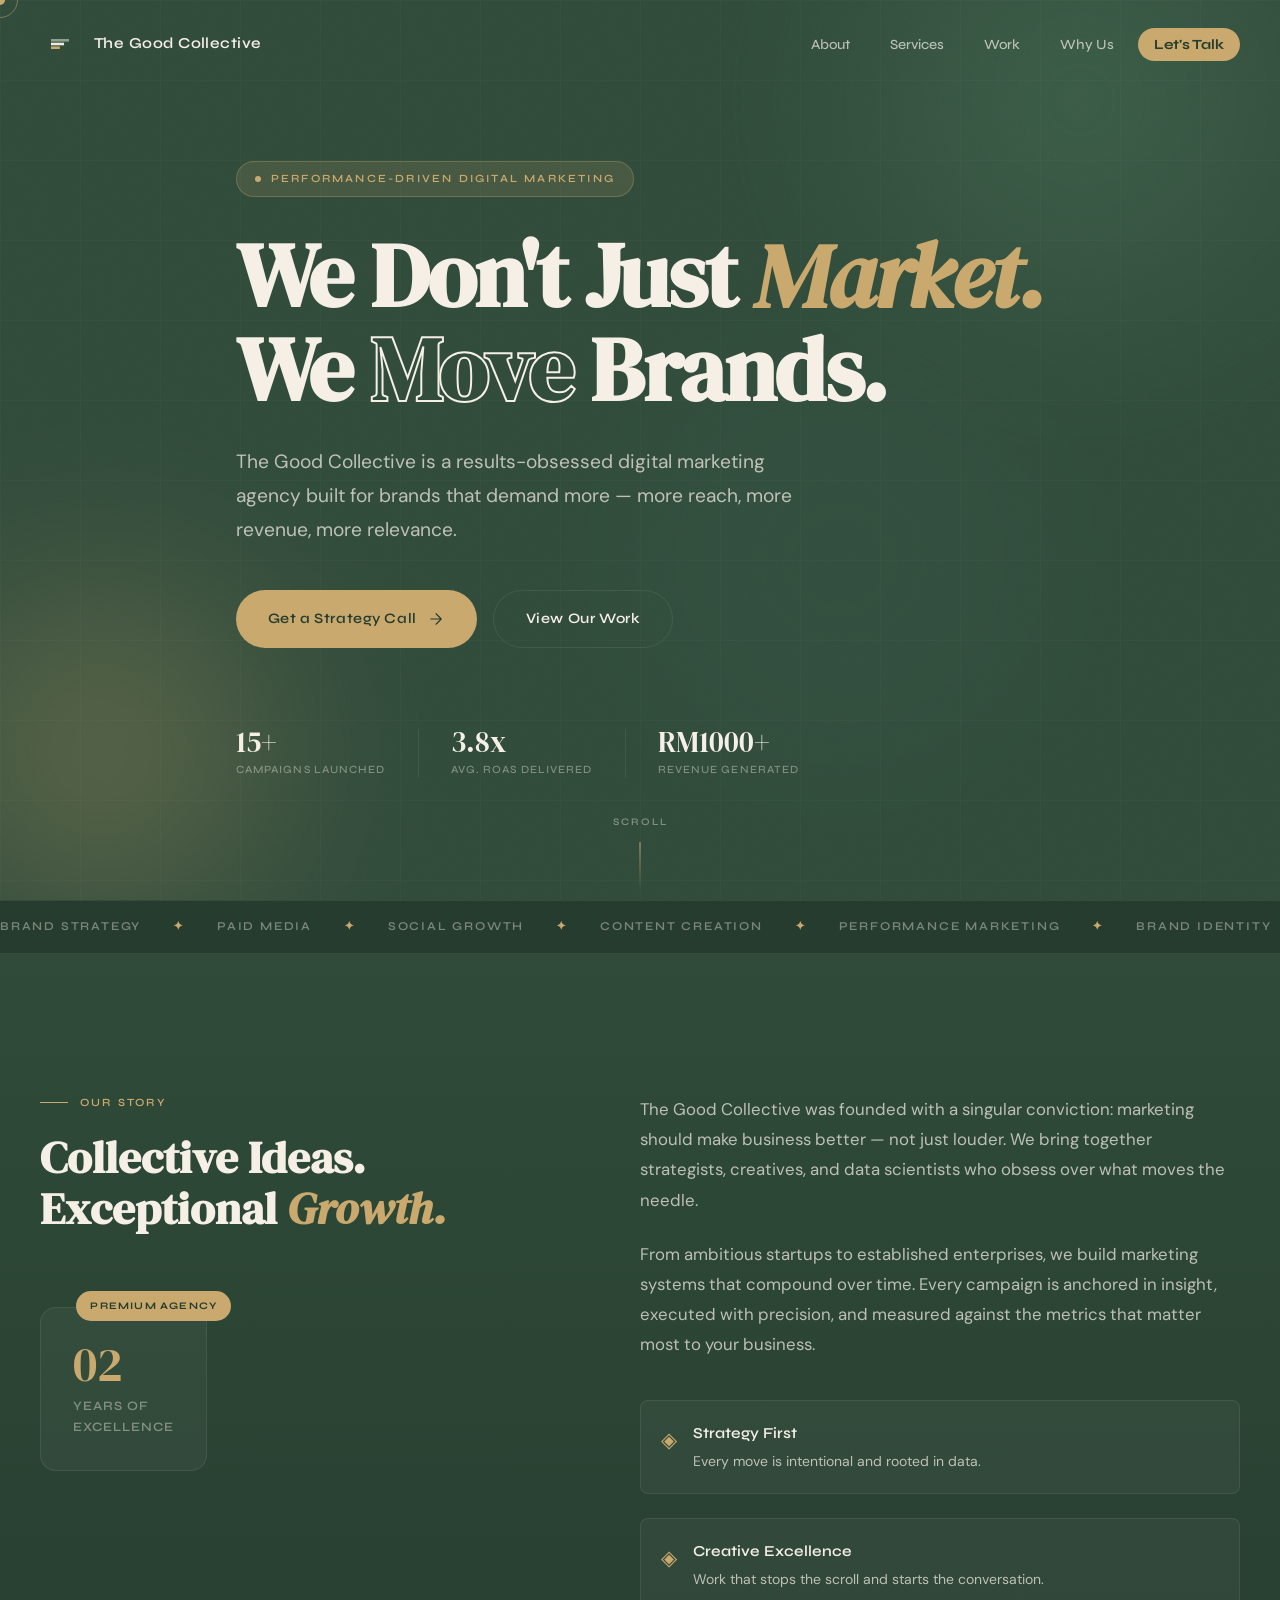
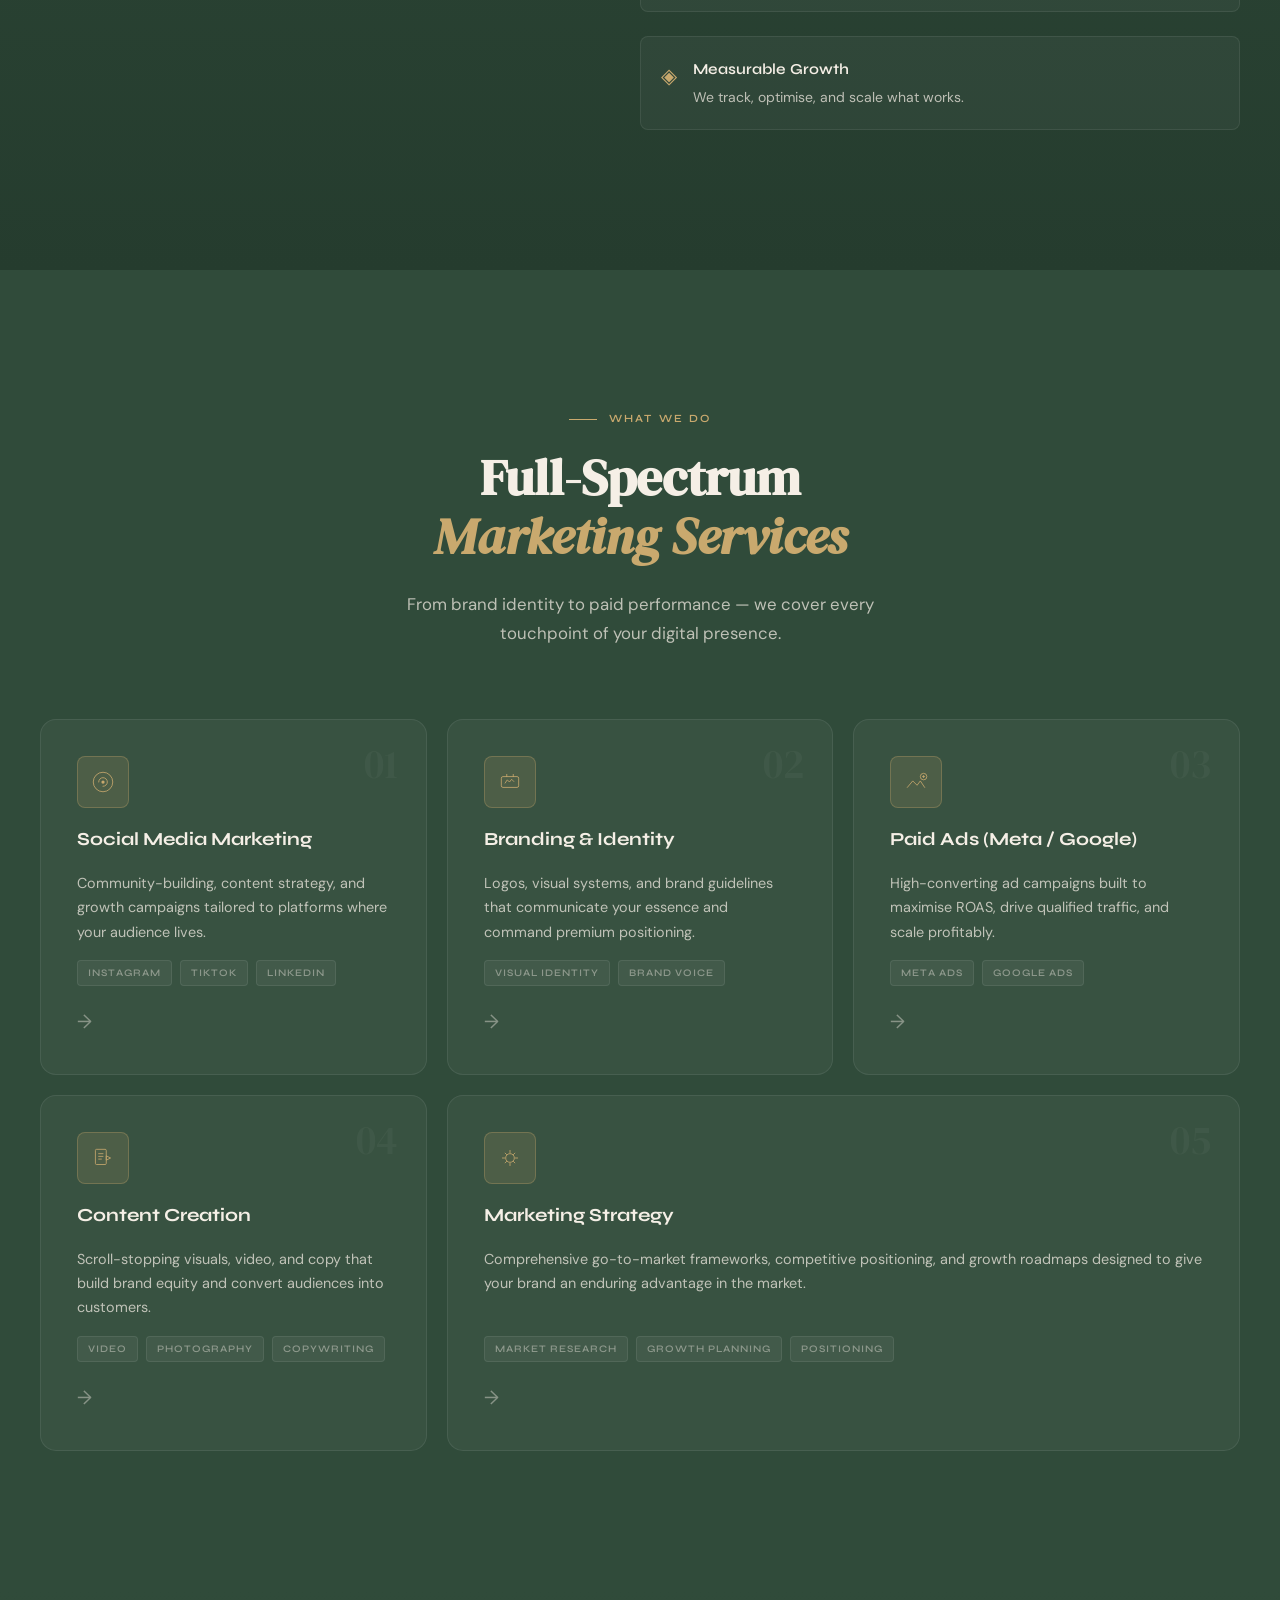
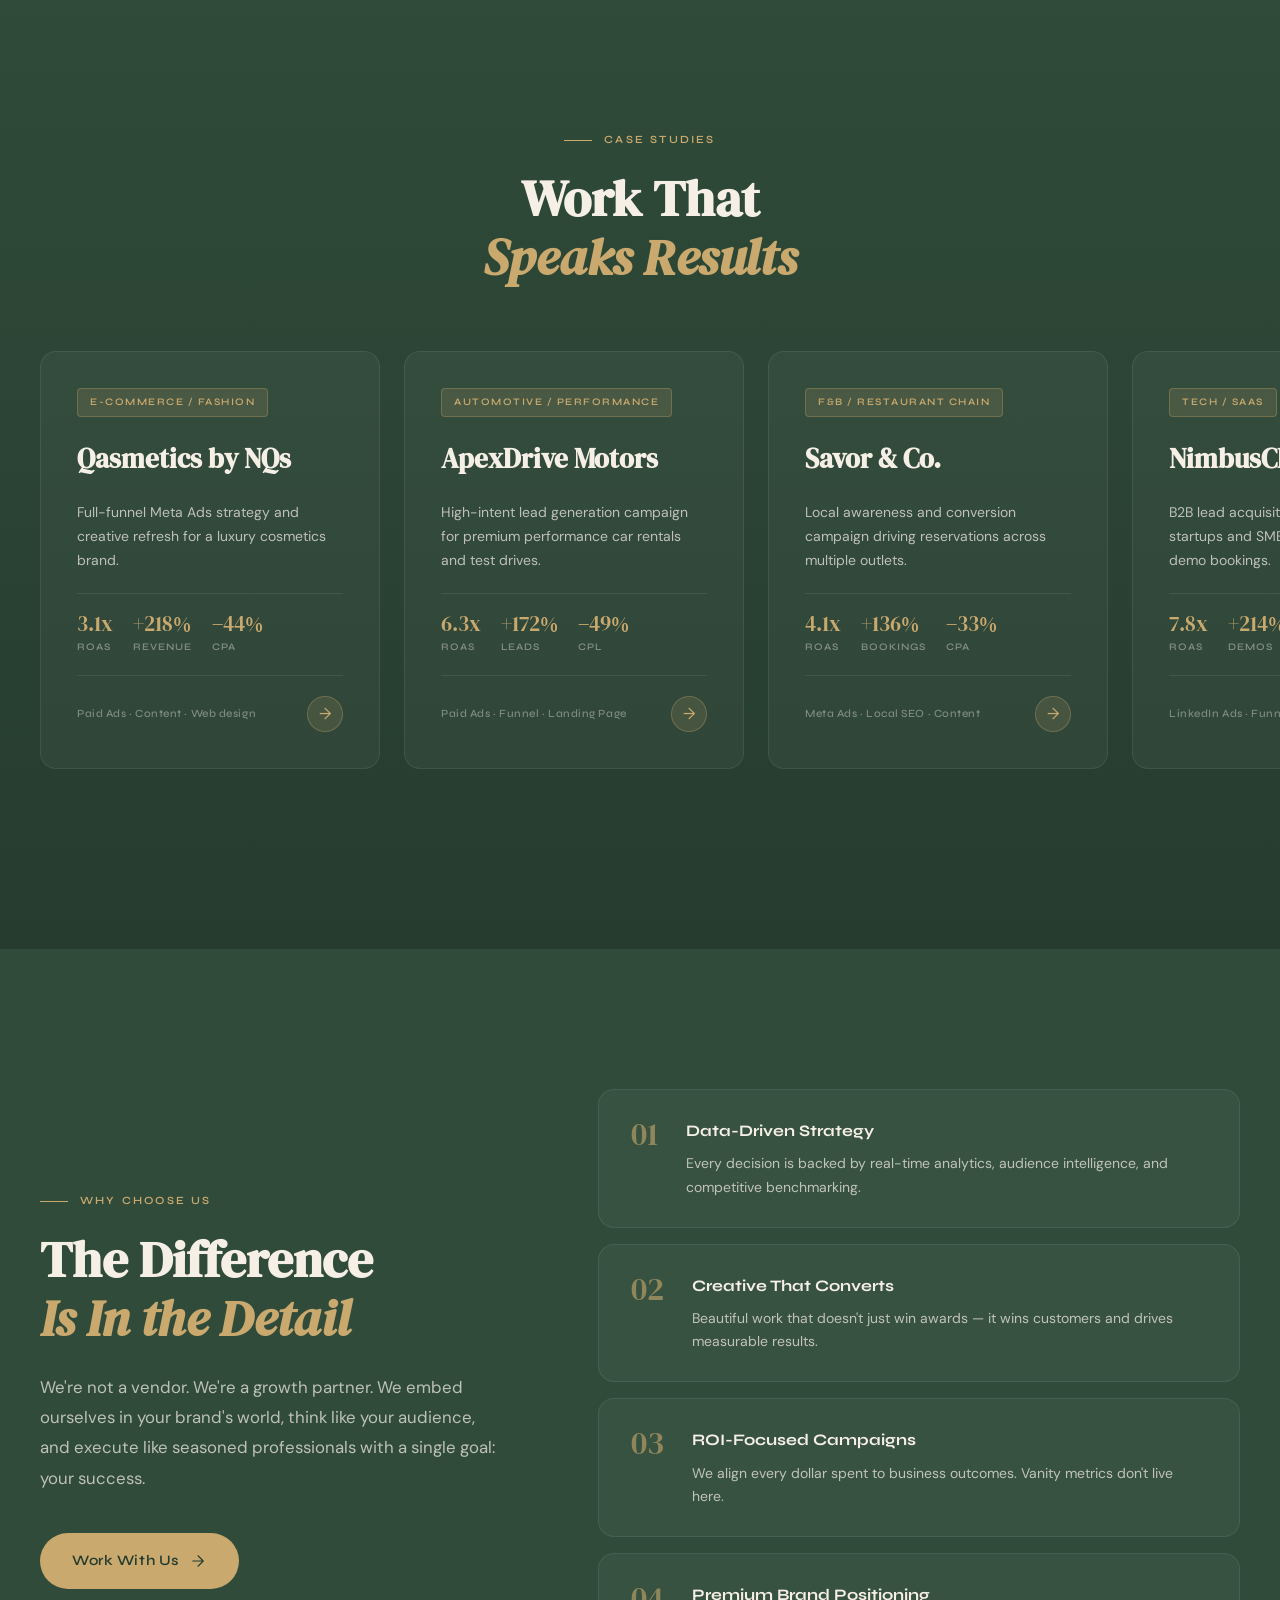
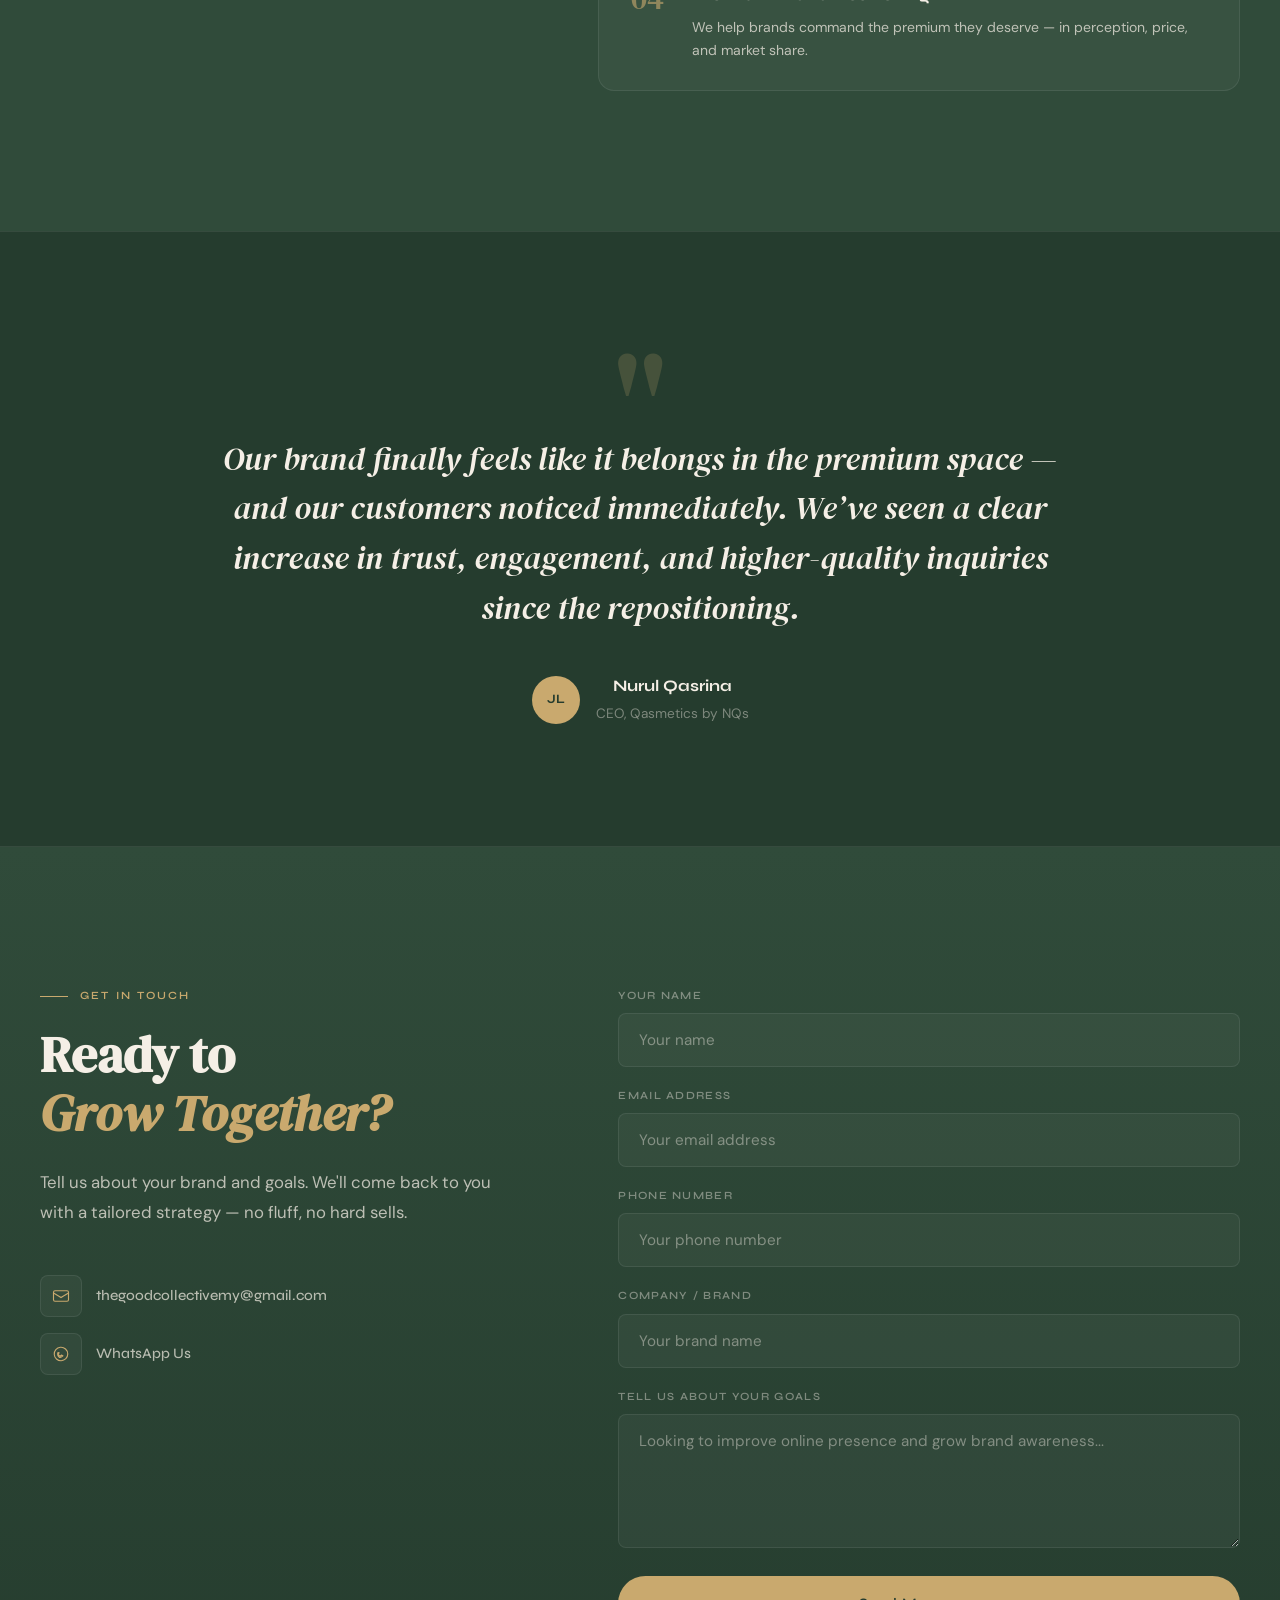
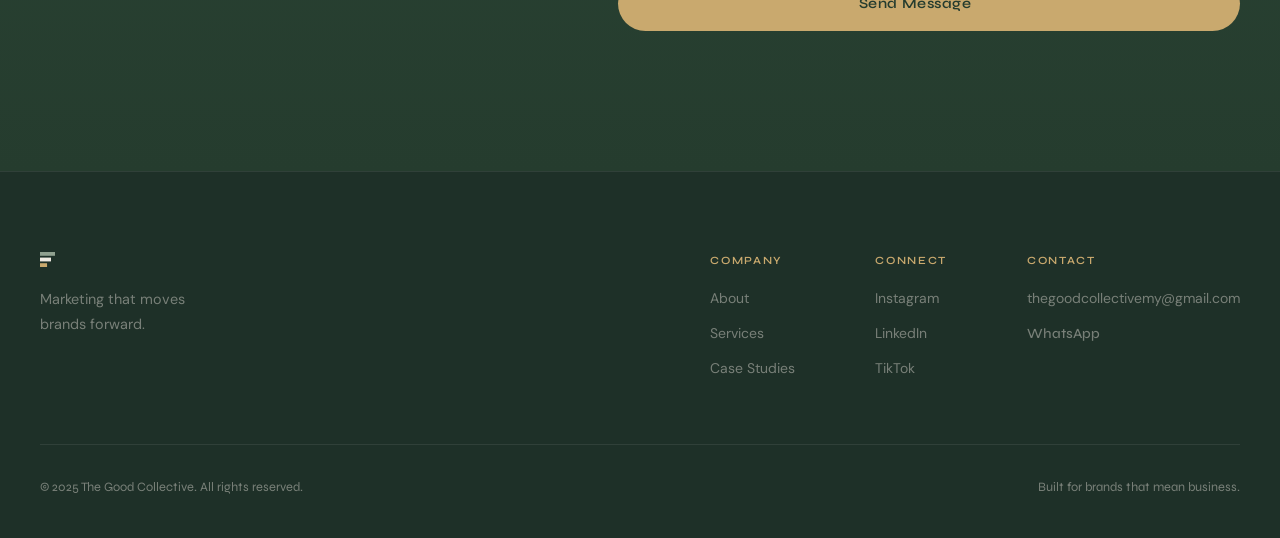
==== index.html @ b7844a40 "Initial commit" ====
<!DOCTYPE html>
<html lang="en">
<head>
  <meta charset="UTF-8" />
  <meta name="viewport" content="width=device-width, initial-scale=1.0" />
  <title>The Good Collective — Digital Marketing Agency</title>
  <link rel="stylesheet" href="style.css" />
  <link rel="preconnect" href="https://fonts.googleapis.com" />
  <link rel="preconnect" href="https://fonts.gstatic.com" crossorigin />
  <link href="https://fonts.googleapis.com/css2?family=DM+Serif+Display:ital@0;1&family=Syne:wght@400;500;600;700;800&family=DM+Sans:ital,opsz,wght@0,9..40,300;0,9..40,400;0,9..40,500;1,9..40,300&display=swap" rel="stylesheet" />
  <link rel="icon" type="image/png" href="image/TGC_LOGO_FAVICON.png">
</head>
<body>

  <!-- Custom Cursor -->
  <div class="cursor" id="cursor"></div>
  <div class="cursor-follower" id="cursorFollower"></div>

  <!-- ============ NAVBAR ============ -->
  <nav class="navbar" id="navbar">
    <div class="nav-inner">
      <a href="#" class="nav-logo">
        <img src="image/TGC_LOGO_PNG.png" class="logo-mark">
        <span class="logo-text">The Good Collective</span>
      </a>
      <ul class="nav-links" id="navLinks">
        <li><a href="#about">About</a></li>
        <li><a href="#services">Services</a></li>
        <li><a href="#work">Work</a></li>
        <li><a href="#why-us">Why Us</a></li>
        <li><a href="#contact" class="nav-cta">Let's Talk</a></li>
      </ul>
      <button class="hamburger" id="hamburger" aria-label="Toggle menu">
        <span></span><span></span><span></span>
      </button>
    </div>
  </nav>

  <!-- MAIN START -->
  <main id="main-content">

  <!-- ============ HERO ============ -->
  <section class="hero" id="hero">
    <div class="hero-bg">
      <div class="blob blob-1"></div>
      <div class="blob blob-2"></div>
      <div class="blob blob-3"></div>
      <div class="noise-overlay"></div>
      <div class="grid-overlay"></div>
    </div>
    <div class="hero-content">
      <div class="hero-eyebrow reveal-up">
        <span class="dot"></span>
        Performance-Driven Digital Marketing
      </div>
      <h1 class="hero-headline reveal-up delay-1">
        We Don't Just
        <span class="headline-italic">Market.</span><br />
        We <span class="headline-outline">Move</span> Brands.
      </h1>
      <p class="hero-sub reveal-up delay-2">
        The Good Collective is a results-obsessed digital marketing agency built for brands that demand more — more reach, more revenue, more relevance.
      </p>
      <div class="hero-ctas reveal-up delay-3">
        <a href="#contact" class="btn btn-primary">
          <span>Get a Strategy Call</span>
          <svg viewBox="0 0 24 24" fill="none"><path d="M5 12h14M12 5l7 7-7 7" stroke="currentColor" stroke-width="1.5" stroke-linecap="round" stroke-linejoin="round"/></svg>
        </a>
        <a href="#work" class="btn btn-ghost">
          <span>View Our Work</span>
        </a>
      </div>
      <div class="hero-stats reveal-up delay-4">
        <div class="stat">
          <span class="stat-num">15+</span>
          <span class="stat-label">Campaigns Launched</span>
        </div>
        <div class="stat-divider"></div>
        <div class="stat">
          <span class="stat-num">3.8x</span>
          <span class="stat-label">Avg. ROAS Delivered</span>
        </div>
        <div class="stat-divider"></div>
        <div class="stat">
          <span class="stat-num">RM1000+</span>
          <span class="stat-label">Revenue Generated</span>
        </div>
      </div>
    </div>
    
    <div class="hero-scroll-hint">
      <span>Scroll</span>
      <div class="scroll-line"></div>
    </div>
  </section>

  <!-- ============ MARQUEE ============ -->
  <div class="marquee-strip">
    <div class="marquee-track">
      <span>Brand Strategy</span><span class="sep">✦</span>
      <span>Paid Media</span><span class="sep">✦</span>
      <span>Social Growth</span><span class="sep">✦</span>
      <span>Content Creation</span><span class="sep">✦</span>
      <span>Performance Marketing</span><span class="sep">✦</span>
      <span>Brand Identity</span><span class="sep">✦</span>
      <span>Brand Strategy</span><span class="sep">✦</span>
      <span>Paid Media</span><span class="sep">✦</span>
      <span>Social Growth</span><span class="sep">✦</span>
      <span>Content Creation</span><span class="sep">✦</span>
      <span>Performance Marketing</span><span class="sep">✦</span>
      <span>Brand Identity</span><span class="sep">✦</span>
    </div>
  </div>

  <!-- ============ ABOUT ============ -->
  <section class="about" id="about">
    <div class="container">
      <div class="about-grid">
        <div class="about-left">
          <div class="section-label reveal-left">Our Story</div>
          <h2 class="section-heading reveal-left delay-1">
            Collective Ideas.<br />Exceptional<em> Growth.</em>
          </h2>
          <div class="about-visual reveal-left delay-2">
            <div class="av-card">
              <span class="av-num">02</span>
              <span class="av-text">Years of<br/>Excellence</span>
            </div>
            <div class="av-badge">Premium Agency</div>
          </div>
        </div>
        <div class="about-right">
          <p class="about-body reveal-right delay-1">
            The Good Collective was founded with a singular conviction: marketing should make business better — not just louder. We bring together strategists, creatives, and data scientists who obsess over what moves the needle.
          </p>
          <p class="about-body reveal-right delay-2">
            From ambitious startups to established enterprises, we build marketing systems that compound over time. Every campaign is anchored in insight, executed with precision, and measured against the metrics that matter most to your business.
          </p>
          <div class="about-pillars reveal-right delay-3">
            <div class="pillar">
              <div class="pillar-icon">◈</div>
              <div>
                <strong>Strategy First</strong>
                <p>Every move is intentional and rooted in data.</p>
              </div>
            </div>
            <div class="pillar">
              <div class="pillar-icon">◈</div>
              <div>
                <strong>Creative Excellence</strong>
                <p>Work that stops the scroll and starts the conversation.</p>
              </div>
            </div>
            <div class="pillar">
              <div class="pillar-icon">◈</div>
              <div>
                <strong>Measurable Growth</strong>
                <p>We track, optimise, and scale what works.</p>
              </div>
            </div>
          </div>
        </div>
      </div>
    </div>
  </section>

  <!-- ============ SERVICES ============ -->
  <section class="services" id="services">
    <div class="container">
      <div class="section-header reveal-up">
        <div class="section-label">What We Do</div>
        <h2 class="section-heading">Full-Spectrum<br /><em>Marketing Services</em></h2>
        <p class="section-sub">From brand identity to paid performance — we cover every touchpoint of your digital presence.</p>
      </div>
      <div class="services-grid">

        <div class="service-card reveal-up delay-1">
          <div class="sc-icon">
            <svg viewBox="0 0 48 48" fill="none"><circle cx="24" cy="24" r="18" stroke="currentColor" stroke-width="1.5"/><path d="M16 24c0-4.4 3.6-8 8-8s8 3.6 8 8-3.6 8-8 8" stroke="currentColor" stroke-width="1.5" stroke-linecap="round"/><circle cx="24" cy="24" r="3" fill="currentColor"/></svg>
          </div>
          <div class="sc-number">01</div>
          <h3>Social Media Marketing</h3>
          <p>Community-building, content strategy, and growth campaigns tailored to platforms where your audience lives.</p>
          <div class="sc-tags"><span>Instagram</span><span>TikTok</span><span>LinkedIn</span></div>
          <div class="sc-arrow">→</div>
        </div>

        <div class="service-card reveal-up delay-2">
          <div class="sc-icon">
            <svg viewBox="0 0 48 48" fill="none"><rect x="8" y="14" width="32" height="20" rx="3" stroke="currentColor" stroke-width="1.5"/><path d="M18 14V10M30 14V10M15 26l4-6 4 4 4-5 4 4" stroke="currentColor" stroke-width="1.5" stroke-linecap="round" stroke-linejoin="round"/></svg>
          </div>
          <div class="sc-number">02</div>
          <h3>Branding &amp; Identity</h3>
          <p>Logos, visual systems, and brand guidelines that communicate your essence and command premium positioning.</p>
          <div class="sc-tags"><span>Visual Identity</span><span>Brand Voice</span></div>
          <div class="sc-arrow">→</div>
        </div>

        <div class="service-card reveal-up delay-3">
          <div class="sc-icon">
            <svg viewBox="0 0 48 48" fill="none"><path d="M8 34l10-12 8 8 6-8 8 12" stroke="currentColor" stroke-width="1.5" stroke-linecap="round" stroke-linejoin="round"/><circle cx="38" cy="14" r="6" stroke="currentColor" stroke-width="1.5"/><path d="M36 14h4M38 12v4" stroke="currentColor" stroke-width="1.5" stroke-linecap="round"/></svg>
          </div>
          <div class="sc-number">03</div>
          <h3>Paid Ads (Meta / Google)</h3>
          <p>High-converting ad campaigns built to maximise ROAS, drive qualified traffic, and scale profitably.</p>
          <div class="sc-tags"><span>Meta Ads</span><span>Google Ads</span></div>
          <div class="sc-arrow">→</div>
        </div>

        <div class="service-card reveal-up delay-1">
          <div class="sc-icon">
            <svg viewBox="0 0 48 48" fill="none"><rect x="10" y="8" width="20" height="28" rx="2" stroke="currentColor" stroke-width="1.5"/><path d="M16 16h8M16 21h8M16 26h5" stroke="currentColor" stroke-width="1.5" stroke-linecap="round"/><path d="M30 20l8 4-8 4V20z" stroke="currentColor" stroke-width="1.5" stroke-linejoin="round"/></svg>
          </div>
          <div class="sc-number">04</div>
          <h3>Content Creation</h3>
          <p>Scroll-stopping visuals, video, and copy that build brand equity and convert audiences into customers.</p>
          <div class="sc-tags"><span>Video</span><span>Photography</span><span>Copywriting</span></div>
          <div class="sc-arrow">→</div>
        </div>

        <div class="service-card reveal-up delay-2 card-wide">
          <div class="sc-icon">
            <svg viewBox="0 0 48 48" fill="none"><path d="M24 10v4M10 24h4M34 24h4M24 34v4" stroke="currentColor" stroke-width="1.5" stroke-linecap="round"/><circle cx="24" cy="24" r="8" stroke="currentColor" stroke-width="1.5"/><path d="M15 15l2.8 2.8M30.2 30.2L33 33M33 15l-2.8 2.8M17.8 30.2L15 33" stroke="currentColor" stroke-width="1.5" stroke-linecap="round"/></svg>
          </div>
          <div class="sc-number">05</div>
          <h3>Marketing Strategy</h3>
          <p>Comprehensive go-to-market frameworks, competitive positioning, and growth roadmaps designed to give your brand an enduring advantage in the market.</p>
          <div class="sc-tags"><span>Market Research</span><span>Growth Planning</span><span>Positioning</span></div>
          <div class="sc-arrow">→</div>
        </div>

      </div>
    </div>
  </section>

  <!-- ============ CASE STUDIES ============ -->
  <section class="work" id="work">
    <div class="container">
      <div class="section-header reveal-up">
        <div class="section-label">Case Studies</div>
        <h2 class="section-heading">Work That<br /><em>Speaks Results</em></h2>
      </div>
    </div>
    <div class="cases-scroll-outer">
      <div class="cases-track" id="casesTrack">

        <div class="case-card reveal-up delay-1">
          <div class="case-tag">E-Commerce / Fashion</div>
          <h3 class="case-brand">Qasmetics by NQs</h3>
          <p class="case-desc">Full-funnel Meta Ads strategy and creative refresh for a luxury cosmetics brand.</p>
          <div class="case-metrics">
            <div class="metric"><span class="m-num">3.1x</span><span class="m-label">ROAS</span></div>
            <div class="metric"><span class="m-num">+218%</span><span class="m-label">Revenue</span></div>
            <div class="metric"><span class="m-num">−44%</span><span class="m-label">CPA</span></div>
          </div>
          <div class="case-bottom">
            <span class="case-service">Paid Ads · Content · Web design </span>
            <a href="https://qasmeticsbynqs.com/" target="_blank" class="case-arrow">→</a>
          </div>
        </div>

        <div class="case-card reveal-up delay-2">
  <div class="case-tag">Automotive / Performance</div>
  <h3 class="case-brand">ApexDrive Motors</h3>
  <p class="case-desc">High-intent lead generation campaign for premium performance car rentals and test drives.</p>
  <div class="case-metrics">
    <div class="metric"><span class="m-num">6.3x</span><span class="m-label">ROAS</span></div>
    <div class="metric"><span class="m-num">+172%</span><span class="m-label">Leads</span></div>
    <div class="metric"><span class="m-num">−49%</span><span class="m-label">CPL</span></div>
  </div>
  <div class="case-bottom">
    <span class="case-service">Paid Ads · Funnel · Landing Page</span>
    <span class="case-arrow">→</span>
  </div>
</div>

<div class="case-card reveal-up delay-3">
  <div class="case-tag">F&B / Restaurant Chain</div>
  <h3 class="case-brand">Savor & Co.</h3>
  <p class="case-desc">Local awareness and conversion campaign driving reservations across multiple outlets.</p>
  <div class="case-metrics">
    <div class="metric"><span class="m-num">4.1x</span><span class="m-label">ROAS</span></div>
    <div class="metric"><span class="m-num">+136%</span><span class="m-label">Bookings</span></div>
    <div class="metric"><span class="m-num">−33%</span><span class="m-label">CPA</span></div>
  </div>
  <div class="case-bottom">
    <span class="case-service">Meta Ads · Local SEO · Content</span>
    <span class="case-arrow">→</span>
  </div>
</div>

<div class="case-card reveal-up delay-4">
  <div class="case-tag">Tech / SaaS</div>
  <h3 class="case-brand">NimbusCRM</h3>
  <p class="case-desc">B2B lead acquisition system targeting startups and SMEs with high-quality demo bookings.</p>
  <div class="case-metrics">
    <div class="metric"><span class="m-num">7.8x</span><span class="m-label">ROAS</span></div>
    <div class="metric"><span class="m-num">+214%</span><span class="m-label">Demos</span></div>
    <div class="metric"><span class="m-num">−57%</span><span class="m-label">CAC</span></div>
  </div>
  <div class="case-bottom">
    <span class="case-service">LinkedIn Ads · Funnels · Email</span>
    <span class="case-arrow">→</span>
  </div>
</div>

<div class="case-card reveal-up delay-5">
  <div class="case-tag">Real Estate / Property</div>
  <h3 class="case-brand">Haven Properties</h3>
  <p class="case-desc">Luxury property lead gen campaign focusing on high-net-worth investor audiences.</p>
  <div class="case-metrics">
    <div class="metric"><span class="m-num">5.2x</span><span class="m-label">ROAS</span></div>
    <div class="metric"><span class="m-num">+198%</span><span class="m-label">Leads</span></div>
    <div class="metric"><span class="m-num">−44%</span><span class="m-label">CPL</span></div>
  </div>
  <div class="case-bottom">
    <span class="case-service">Paid Ads · Landing Pages · CRM</span>
    <span class="case-arrow">→</span>
  </div>
</div>

<div class="case-card reveal-up delay-6">
  <div class="case-tag">Fintech / Payments</div>
  <h3 class="case-brand">StrivePay</h3>
  <p class="case-desc">Scalable acquisition campaign for a digital payment platform targeting SMEs and freelancers.</p>
  <div class="case-metrics">
    <div class="metric"><span class="m-num">8.1x</span><span class="m-label">ROAS</span></div>
    <div class="metric"><span class="m-num">+261%</span><span class="m-label">Sign-ups</span></div>
    <div class="metric"><span class="m-num">−60%</span><span class="m-label">CPA</span></div>
  </div>
  <div class="case-bottom">
    <span class="case-service">Paid Ads · Funnel · CRO</span>
    <span class="case-arrow">→</span>
  </div>
</div>

      </div>
    </div>
  </section>

  <!-- ============ WHY US ============ -->
  <section class="why-us" id="why-us">
    <div class="container">
      <div class="why-grid">
        <div class="why-left reveal-left">
          <div class="section-label">Why Choose Us</div>
          <h2 class="section-heading">The Difference<br /><em>Is In the Detail</em></h2>
          <p class="why-body">
            We're not a vendor. We're a growth partner. We embed ourselves in your brand's world, think like your audience, and execute like seasoned professionals with a single goal: your success.
          </p>
          <a href="#contact" class="btn btn-primary">
            <span>Work With Us</span>
            <svg viewBox="0 0 24 24" fill="none"><path d="M5 12h14M12 5l7 7-7 7" stroke="currentColor" stroke-width="1.5" stroke-linecap="round" stroke-linejoin="round"/></svg>
          </a>
        </div>
        <div class="why-right">
          <div class="why-card reveal-right delay-1">
            <div class="wc-num">01</div>
            <div class="wc-content">
              <h4>Data-Driven Strategy</h4>
              <p>Every decision is backed by real-time analytics, audience intelligence, and competitive benchmarking.</p>
            </div>
          </div>
          <div class="why-card reveal-right delay-2">
            <div class="wc-num">02</div>
            <div class="wc-content">
              <h4>Creative That Converts</h4>
              <p>Beautiful work that doesn't just win awards — it wins customers and drives measurable results.</p>
            </div>
          </div>
          <div class="why-card reveal-right delay-3">
            <div class="wc-num">03</div>
            <div class="wc-content">
              <h4>ROI-Focused Campaigns</h4>
              <p>We align every dollar spent to business outcomes. Vanity metrics don't live here.</p>
            </div>
          </div>
          <div class="why-card reveal-right delay-4">
            <div class="wc-num">04</div>
            <div class="wc-content">
              <h4>Premium Brand Positioning</h4>
              <p>We help brands command the premium they deserve — in perception, price, and market share.</p>
            </div>
          </div>
        </div>
      </div>
    </div>
  </section>

  <!-- ============ TESTIMONIAL ============ -->
  <section class="testimonial">
    <div class="container">
      <div class="testimonial-inner reveal-up">
        <div class="quote-mark">"</div>
        <blockquote>
          Our brand finally feels like it belongs in the premium space — and our customers noticed immediately. We’ve seen a clear increase in trust, engagement, and higher-quality inquiries since the repositioning.
        </blockquote>
        <div class="testimonial-author">
          <div class="ta-avatar">JL</div>
          <div>
            <strong>Nurul Qasrina</strong>
            <span>CEO, Qasmetics by NQs</span>
          </div>
        </div>
      </div>
    </div>
  </section>

  <!-- ============ CONTACT ============ -->
  <section class="contact" id="contact">
    <div class="container">
      <div class="contact-grid">
        <div class="contact-left reveal-left">
          <div class="section-label">Get In Touch</div>
          <h2 class="section-heading">Ready to<br /><em>Grow Together?</em></h2>
          <p class="contact-body">Tell us about your brand and goals. We'll come back to you with a tailored strategy — no fluff, no hard sells.</p>
          <div class="contact-info">
            <a href="mailto:thegoodcollectivemy@gmail.com" class="ci-link">
              <div class="ci-icon">
                <svg viewBox="0 0 24 24" fill="none"><rect x="2" y="5" width="20" height="14" rx="2" stroke="currentColor" stroke-width="1.5"/><path d="M2 8l10 6 10-6" stroke="currentColor" stroke-width="1.5" stroke-linecap="round"/></svg>
              </div>
              thegoodcollectivemy@gmail.com
            </a>
            <a href="https://wa.me/60105284237" class="ci-link" target="_blank">
              <div class="ci-icon">
                <svg viewBox="0 0 24 24" fill="none"><path d="M21 12a9 9 0 1 1-9.93-8.963 9 9 0 0 1 9.93 8.963z" stroke="currentColor" stroke-width="1.5"/><path d="M8 12c.5 1 1.5 2.5 3 3l1.5-1.5 2 1C13 16 11.5 17 10 16.5 7.5 15.5 7 12 8 10l1.5.5L8 12z" stroke="currentColor" stroke-width="1.5" stroke-linejoin="round"/></svg>
              </div>
              WhatsApp Us
            </a>
          </div>
        </div>
        <div class="contact-right reveal-right delay-1">


  <form class="contact-form" id="contactForm" name="contact" method="POST" data-netlify="true">
  
  <input type="hidden" name="form-name" value="contact" />

  <div class="form-group">
    <label for="name">Your Name</label>
    <input type="text" id="name" name="name" placeholder="Your name" required />
  </div>

  <div class="form-group">
    <label for="email">Email Address</label>
    <input type="email" id="email" name="email" placeholder="Your email address" required />
  </div>

  <div class="form-group">
    <label for="phone-number">Phone Number</label>
    <input type="tel" id="phone-number" name="phone-number" placeholder="Your phone number" required />
  </div>

  <div class="form-group">
    <label for="company">Company / Brand</label>
    <input type="text" id="company" name="company" placeholder="Your brand name" />
  </div>

  <div class="form-group">
    <label for="message">Tell Us About Your Goals</label>
    <textarea id="message" name="message" rows="5" placeholder="Looking to improve online presence and grow brand awareness..."></textarea>
  </div>

<button type="submit" class="btn btn-primary form-btn">
    <span>Send Message</span>
    <svg></svg>
  </button>

<!-- Success message -->
<div class="form-success" style="display:none;">
  Thanks! Your message has been sent.
</div>

</form>
        </div>
      </div>
    </div>
  </section>

  </main>

  <!-- MAIN END -->

  
  <!-- ============ FOOTER ============ -->
  <footer class="footer">
    <div class="container">
      <div class="footer-top">
        <div class="footer-brand">
          <img src="image/TGC_LOGO_PNG.png" class="logo-mark-footer">
          <p>Marketing that moves<br/>brands forward.</p>
        </div>
        <div class="footer-nav">
          <div class="fn-col">
            <strong>Company</strong>
            <a href="#about">About</a>
            <a href="#services">Services</a>
            <a href="#work">Case Studies</a>
          </div>
          <div class="fn-col">
            <strong>Connect</strong>
            <a href="https://www.instagram.com/thegoodcollectivemy/" target="_blank">Instagram</a>
            <a href="#">LinkedIn</a>
            <a href="https://www.tiktok.com/@thegoodcollectivemy" target="_blank">TikTok</a>
          </div>
          <div class="fn-col">
            <strong>Contact</strong>
            <a href="mailto:thegoodcollectivemy@gmail.com">thegoodcollectivemy@gmail.com</a>
            <a href="https://wa.me/60105284237" class="ci-link" target="_blank">WhatsApp</a>
          </div>
        </div>
      </div>
      <div class="footer-bottom">
        <span>© 2025 The Good Collective. All rights reserved.</span>
        <span>Built for brands that mean business.</span>
      </div>
    </div>
  </footer>

  <script src="script.js"></script>
</body>
</html>
---- style.css ----
/* ============================================================
   THE GOOD COLLECTIVE — style.css
   Premium Digital Marketing Agency
   ============================================================ */

/* ---------- CSS Variables ---------- */
:root {
  --bg:           #304b3a;
  --bg-deep:      #253c2e;
  --bg-mid:       #37554a;
  --bg-light:     #3f6053;
  --bg-card:      rgba(255,255,255,0.04);
  --bg-card-hov:  rgba(255,255,255,0.08);

  --gold:         #c9a96e;
  --gold-light:   #dfc08a;
  --gold-pale:    rgba(201,169,110,0.15);

  --cream:        #f5efe6;
  --cream-muted:  rgba(245,239,230,0.7);
  --cream-faint:  rgba(245,239,230,0.12);

  --white:        #ffffff;
  --text-body:    rgba(245,239,230,0.72);
  --text-muted:   rgba(245,239,230,0.42);

  --border:       rgba(255,255,255,0.08);
  --border-gold:  rgba(201,169,110,0.3);

  --font-display: 'DM Serif Display', Georgia, serif;
  --font-sans:    'Syne', sans-serif;
  --font-body:    'DM Sans', sans-serif;

  --radius-sm:    8px;
  --radius-md:    16px;
  --radius-lg:    24px;

  --transition:   0.4s cubic-bezier(0.25, 0.46, 0.45, 0.94);
  --transition-fast: 0.2s ease;

  --shadow-card:  0 8px 40px rgba(0,0,0,0.25);
  --shadow-glow:  0 0 60px rgba(201,169,110,0.15);
  --max-w:        1280px;
}

/* ---------- Reset & Base ---------- */
*, *::before, *::after { box-sizing: border-box; margin: 0; padding: 0; }

html {
  scroll-behavior: smooth;
  font-size: 16px;
  -webkit-font-smoothing: antialiased;
}

body {
  background-color: var(--bg);
  color: var(--cream);
  font-family: var(--font-body);
  line-height: 1.65;
  overflow-x: hidden;
  cursor: none;
}

a { text-decoration: none; color: inherit; transition: color var(--transition-fast); }
img { max-width: 100%; display: block; }
ul { list-style: none; }
button { border: none; background: none; cursor: none; font: inherit; }
textarea, input { font-family: var(--font-body); }

/* ---------- Custom Cursor ---------- */
.cursor {
  width: 10px; height: 10px;
  background: var(--gold);
  border-radius: 50%;
  position: fixed; top: 0; left: 0;
  pointer-events: none; z-index: 9999;
  transform: translate(-50%,-50%);
  transition: width 0.2s, height 0.2s, background 0.2s;
}
.cursor-follower {
  width: 36px; height: 36px;
  border: 1.5px solid rgba(201,169,110,0.5);
  border-radius: 50%;
  position: fixed; top: 0; left: 0;
  pointer-events: none; z-index: 9998;
  transform: translate(-50%,-50%);
  transition: transform 0.12s ease, width 0.3s, height 0.3s;
}
.cursor.hovered { width: 16px; height: 16px; background: var(--gold-light); }
.cursor-follower.hovered { width: 56px; height: 56px; border-color: var(--gold); }

@media (pointer: coarse) {
  .cursor, .cursor-follower { display: none; }
  body { cursor: auto; }
  button { cursor: pointer; }
  a { cursor: pointer; }
}

/* ---------- Container ---------- */
.container {
  max-width: var(--max-w);
  margin: 0 auto;
  padding: 0 40px;
}
@media (max-width: 768px) { .container { padding: 0 24px; } }

/* ---------- Section Shared Styles ---------- */
.section-label {
  font-family: var(--font-sans);
  font-size: 11px;
  font-weight: 600;
  letter-spacing: 0.2em;
  text-transform: uppercase;
  color: var(--gold);
  display: flex; align-items: center; gap: 12px;
  margin-bottom: 20px;
}
.section-label::before {
  content: '';
  width: 28px; height: 1px;
  background: var(--gold);
  display: inline-block;
}

.section-heading {
  font-family: var(--font-display);
  font-size: clamp(2.2rem, 4vw, 3.5rem);
  line-height: 1.15;
  color: var(--cream);
  margin-bottom: 24px;
}
.section-heading em {
  font-style: italic;
  color: var(--gold);
}

.section-sub {
  font-size: 1.05rem;
  color: var(--text-body);
  max-width: 540px;
  line-height: 1.7;
}

/* ---------- Buttons ---------- */
.btn {
  display: inline-flex;
  align-items: center;
  gap: 10px;
  font-family: var(--font-sans);
  font-size: 0.9rem;
  font-weight: 600;
  letter-spacing: 0.04em;
  padding: 16px 32px;
  border-radius: 100px;
  transition: all var(--transition);
  position: relative;
  overflow: hidden;
}
.btn::after {
  content: '';
  position: absolute; inset: 0;
  background: rgba(255,255,255,0.1);
  opacity: 0;
  transition: opacity var(--transition-fast);
}
.btn:hover::after { opacity: 1; }

.btn svg { width: 18px; height: 18px; transition: transform var(--transition-fast); }
.btn:hover svg { transform: translateX(4px); }

.btn-primary {
  background: var(--gold);
  color: var(--bg-deep);
}
.btn-primary:hover {
  background: var(--gold-light);
  box-shadow: 0 8px 32px rgba(201,169,110,0.3);
  transform: translateY(-2px);
}

.btn-ghost {
  background: transparent;
  color: var(--cream);
  border: 1.5px solid var(--border);
}
.btn-ghost:hover {
  border-color: var(--gold);
  color: var(--gold);
  transform: translateY(-2px);
}

/* ---------- Scroll Reveal ---------- */
.reveal-up, .reveal-left, .reveal-right {
  opacity: 0;
  transition: opacity 0.8s ease, transform 0.8s cubic-bezier(0.25, 0.46, 0.45, 0.94);
}
.reveal-up    { transform: translateY(48px); }
.reveal-left  { transform: translateX(-48px); }
.reveal-right { transform: translateX(48px); }

.reveal-up.visible, .reveal-left.visible, .reveal-right.visible {
  opacity: 1;
  transform: translate(0);
}

.delay-1 { transition-delay: 0.1s; }
.delay-2 { transition-delay: 0.2s; }
.delay-3 { transition-delay: 0.3s; }
.delay-4 { transition-delay: 0.4s; }

/* ============================================================
   NAVBAR
   ============================================================ */
.navbar {
  position: fixed; top: 0; left: 0; right: 0; z-index: 1000;
  padding: 24px 0;
  transition: all 0.5s ease;
}
.navbar.scrolled {
  padding: 14px 0;
  background: rgba(37,60,46,0.85);
  backdrop-filter: blur(20px);
  -webkit-backdrop-filter: blur(20px);
  border-bottom: 1px solid var(--border);
}

.nav-inner {
  max-width: var(--max-w);
  margin: 0 auto;
  padding: 0 40px;
  display: flex;
  align-items: center;
  justify-content: space-between;
}

.nav-logo {
  display: flex; align-items: center; gap: 14px;
}
.logo-mark {
  font-family: var(--font-sans);
  font-weight: 800;
  font-size: 0.85rem;
  letter-spacing: 0.12em;
  color: var(--bg-deep);
  padding: 7px 11px;
  border-radius: 6px;
  width: 40px;
  height: 40px;
  object-fit: contain;
}
.logo-text {
  font-family: var(--font-sans);
  font-weight: 600;
  font-size: 0.95rem;
  letter-spacing: 0.03em;
  color: var(--cream);
}


.nav-links {
  display: flex; align-items: center; gap: 8px;
}
.nav-links a {
  font-family: var(--font-sans);
  font-size: 0.875rem;
  font-weight: 500;
  color: var(--cream-muted);
  padding: 8px 16px;
  border-radius: 100px;
  transition: all var(--transition-fast);
}
.nav-links a:hover { color: var(--cream); }
.nav-links .nav-cta {
  background: var(--gold);
  color: var(--bg-deep);
  font-weight: 700;
}
.nav-links .nav-cta:hover { background: var(--gold-light); }

.hamburger {
  display: none;
  flex-direction: column; gap: 5px;
  padding: 8px;
}
.hamburger span {
  width: 26px; height: 2px;
  background: var(--cream);
  border-radius: 2px;
  display: block;
  transition: all 0.3s ease;
}

@media (max-width: 900px) {
  .hamburger { display: flex; }
  .nav-inner { padding: 0 24px; }
  .nav-links {
    position: fixed; top: 0; right: -100%;
    width: min(320px, 85vw); height: 100vh;
    flex-direction: column;
    background: var(--bg-deep);
    padding: 100px 40px 40px;
    align-items: flex-start;
    gap: 4px;
    transition: right 0.4s cubic-bezier(0.25, 0.46, 0.45, 0.94);
    border-left: 1px solid var(--border);
  }
  .nav-links.open { right: 0; }
  .nav-links a { font-size: 1.1rem; width: 100%; padding: 14px 0; border-radius: 0; border-bottom: 1px solid var(--border); }
  .nav-links .nav-cta { margin-top: 16px; padding: 14px 24px; border-radius: 100px; border: none; }
  .hamburger.active span:nth-child(1) { transform: rotate(45deg) translate(5px, 5px); }
  .hamburger.active span:nth-child(2) { opacity: 0; }
  .hamburger.active span:nth-child(3) { transform: rotate(-45deg) translate(5px, -5px); }
}

/* ============================================================
   HERO
   ============================================================ */
.hero {
  min-height: 100vh;
  display: flex; align-items: center;
  position: relative;
  overflow: hidden;
  padding: 160px 0 120px;
}

.hero-bg {
  position: absolute; inset: 0;
  overflow: hidden;
}

/* Animated blobs */
.blob {
  position: absolute;
  border-radius: 50%;
  filter: blur(80px);
  opacity: 0.35;
  animation: float 18s ease-in-out infinite;
}
.blob-1 {
  width: 600px; height: 600px;
  background: radial-gradient(circle, #5a8f6b, transparent 70%);
  top: -200px; right: -100px;
  animation-duration: 20s;
}
.blob-2 {
  width: 500px; height: 500px;
  background: radial-gradient(circle, #c9a96e, transparent 70%);
  bottom: -100px; left: -150px;
  animation-duration: 24s;
  animation-delay: -8s;
}
.blob-3 {
  width: 400px; height: 400px;
  background: radial-gradient(circle, #304b3a, #3f6053 60%, transparent 70%);
  top: 40%; left: 50%;
  animation-duration: 16s;
  animation-delay: -4s;
}
@keyframes float {
  0%,100% { transform: translate(0,0) scale(1); }
  33%      { transform: translate(30px,-40px) scale(1.05); }
  66%      { transform: translate(-20px, 30px) scale(0.95); }
}

.noise-overlay {
  position: absolute; inset: 0;
  background-image: url("data:image/svg+xml,%3Csvg viewBox='0 0 256 256' xmlns='http://www.w3.org/2000/svg'%3E%3Cfilter id='n'%3E%3CfeTurbulence type='fractalNoise' baseFrequency='0.9' numOctaves='4' stitchTiles='stitch'/%3E%3C/filter%3E%3Crect width='100%25' height='100%25' filter='url(%23n)' opacity='0.06'/%3E%3C/svg%3E");
  background-size: 200px;
  opacity: 0.4;
  pointer-events: none;
}

.grid-overlay {
  position: absolute; inset: 0;
  background-image:
    linear-gradient(rgba(255,255,255,0.02) 1px, transparent 1px),
    linear-gradient(90deg, rgba(255,255,255,0.02) 1px, transparent 1px);
  background-size: 80px 80px;
  pointer-events: none;
}

.hero-content {
  position: relative; z-index: 2;
  max-width: var(--max-w);
  margin: 0 auto;
  padding: 0 40px;
}
@media (max-width: 768px) { .hero-content { padding: 0 24px; } }

.hero-eyebrow {
  display: inline-flex; align-items: center; gap: 10px;
  font-family: var(--font-sans);
  font-size: 11px; font-weight: 600; letter-spacing: 0.2em;
  text-transform: uppercase;
  color: var(--gold);
  background: var(--gold-pale);
  border: 1px solid var(--border-gold);
  padding: 8px 18px;
  border-radius: 100px;
  margin-bottom: 32px;
}
.dot {
  width: 6px; height: 6px;
  background: var(--gold);
  border-radius: 50%;
  animation: pulse 2s ease infinite;
}
@keyframes pulse {
  0%,100% { opacity: 1; transform: scale(1); }
  50%      { opacity: 0.5; transform: scale(1.4); }
}

.hero-headline {
  font-family: var(--font-display);
  font-size: clamp(3rem, 7vw, 6.5rem);
  line-height: 1.05;
  letter-spacing: -0.02em;
  color: var(--cream);
  margin-bottom: 28px;
  max-width: 820px;
}
.headline-italic {
  font-style: italic;
  color: var(--gold);
}
.headline-outline {
  -webkit-text-stroke: 2px var(--cream);
  color: transparent;
}

.hero-sub {
  font-size: clamp(1rem, 2vw, 1.2rem);
  color: var(--text-body);
  max-width: 560px;
  line-height: 1.75;
  margin-bottom: 44px;
}

.hero-ctas {
  display: flex; flex-wrap: wrap; gap: 16px;
  margin-bottom: 80px;
}

.hero-stats {
  display: flex; align-items: center; gap: 32px;
  flex-wrap: wrap;
}
.stat { display: flex; flex-direction: column; gap: 4px; }
.stat-num {
  font-family: var(--font-display);
  font-size: 1.8rem;
  color: var(--cream);
  line-height: 1;
}
.stat-label {
  font-family: var(--font-sans);
  font-size: 11px; font-weight: 500;
  letter-spacing: 0.1em; text-transform: uppercase;
  color: var(--text-muted);
}
.stat-divider {
  width: 1px; height: 48px;
  background: var(--border);
}

.hero-scroll-hint {
  position: absolute; bottom: 10px; left: 50%;
  transform: translateX(-50%);
  display: flex; flex-direction: column; align-items: center; gap: 12px;
  font-family: var(--font-sans);
  font-size: 10px; font-weight: 600;
  letter-spacing: 0.2em; text-transform: uppercase;
  color: var(--text-muted);
  z-index: 2;
}
.scroll-line {
  width: 1px; height: 48px;
  background: linear-gradient(var(--gold), transparent);
  animation: scrollLine 2s ease infinite;
}
@keyframes scrollLine {
  0% { opacity: 0; transform: scaleY(0); transform-origin: top; }
  50% { opacity: 1; transform: scaleY(1); transform-origin: top; }
  100% { opacity: 0; transform: scaleY(1); transform-origin: bottom; }
}

/* ============================================================
   MARQUEE
   ============================================================ */
.marquee-strip {
  overflow: hidden;
  border-top: 1px solid var(--border);
  border-bottom: 1px solid var(--border);
  background: var(--bg-deep);
  padding: 16px 0;
}
.marquee-track {
  display: flex; align-items: center; gap: 32px;
  white-space: nowrap;
  animation: marquee 28s linear infinite;
  width: max-content;
}
.marquee-track span {
  font-family: var(--font-sans);
  font-size: 12px; font-weight: 600;
  letter-spacing: 0.15em; text-transform: uppercase;
  color: var(--text-muted);
}
.marquee-track .sep { color: var(--gold); }
@keyframes marquee { 0% { transform: translateX(0); } 100% { transform: translateX(-50%); } }

/* ============================================================
   ABOUT
   ============================================================ */
.about {
  padding: 140px 0;
  background: linear-gradient(180deg, var(--bg) 0%, var(--bg-deep) 100%);
}

.about-grid {
  display: grid;
  grid-template-columns: 1fr 1.2fr;
  gap: 100px;
  align-items: start;
}

.about-left .section-heading { font-size: clamp(2rem, 3.5vw, 3rem); }

.about-visual {
  margin-top: 48px;
  position: relative;
  display: inline-flex;
}
.av-card {
  background: var(--bg-card);
  border: 1px solid var(--border);
  border-radius: var(--radius-md);
  padding: 32px;
  display: flex; flex-direction: column; gap: 8px;
}
.av-num {
  font-family: var(--font-display);
  font-size: 3rem;
  color: var(--gold);
  line-height: 1;
}
.av-text {
  font-family: var(--font-sans);
  font-size: 0.8rem;
  font-weight: 600;
  letter-spacing: 0.08em;
  text-transform: uppercase;
  color: var(--text-muted);
}
.av-badge {
  position: absolute; top: -16px; right: -24px;
  background: var(--gold);
  color: var(--bg-deep);
  font-family: var(--font-sans);
  font-size: 10px; font-weight: 700;
  letter-spacing: 0.12em; text-transform: uppercase;
  padding: 7px 14px;
  border-radius: 100px;
}

.about-body {
  font-size: 1.05rem;
  color: var(--text-body);
  line-height: 1.8;
  margin-bottom: 24px;
}

.about-pillars {
  margin-top: 40px;
  display: flex; flex-direction: column; gap: 24px;
}
.pillar {
  display: flex; align-items: flex-start; gap: 16px;
  padding: 20px;
  background: var(--bg-card);
  border: 1px solid var(--border);
  border-radius: var(--radius-sm);
  transition: all var(--transition);
}
.pillar:hover {
  background: var(--bg-card-hov);
  border-color: var(--border-gold);
  transform: translateX(6px);
}
.pillar-icon {
  font-size: 1.3rem;
  color: var(--gold);
  flex-shrink: 0;
  margin-top: 2px;
}
.pillar strong {
  font-family: var(--font-sans);
  font-weight: 600; font-size: 0.95rem;
  display: block; margin-bottom: 4px;
  color: var(--cream);
}
.pillar p { font-size: 0.875rem; color: var(--text-body); margin: 0; }

@media (max-width: 900px) {
  .about-grid { grid-template-columns: 1fr; gap: 60px; }
}

/* ============================================================
   SERVICES
   ============================================================ */
.services {
  padding: 140px 0;
  background: var(--bg);
}

.section-header {
  text-align: center;
  margin-bottom: 72px;
}
.section-header .section-label { justify-content: center; }
.section-header .section-sub { margin: 0 auto; }

.services-grid {
  display: grid;
  grid-template-columns: repeat(3, 1fr);
  gap: 20px;
}

.card-wide { grid-column: span 2; }

.service-card {
  background: var(--bg-card);
  border: 1px solid var(--border);
  border-radius: var(--radius-md);
  padding: 36px;
  position: relative;
  overflow: hidden;
  transition: all var(--transition);
  display: flex; flex-direction: column; gap: 16px;
}
.service-card::before {
  content: '';
  position: absolute; top: 0; left: 0; right: 0;
  height: 2px;
  background: linear-gradient(90deg, var(--gold), transparent);
  opacity: 0;
  transition: opacity var(--transition);
}
.service-card:hover {
  background: var(--bg-card-hov);
  border-color: var(--border-gold);
  transform: translateY(-6px);
  box-shadow: var(--shadow-card), var(--shadow-glow);
}
.service-card:hover::before { opacity: 1; }

.sc-icon {
  width: 52px; height: 52px;
  background: var(--gold-pale);
  border: 1px solid var(--border-gold);
  border-radius: var(--radius-sm);
  display: flex; align-items: center; justify-content: center;
  color: var(--gold);
  transition: all var(--transition);
}
.sc-icon svg { width: 26px; height: 26px; }
.service-card:hover .sc-icon {
  background: var(--gold);
  color: var(--bg-deep);
}

.sc-number {
  position: absolute; top: 24px; right: 28px;
  font-family: var(--font-display);
  font-size: 2.5rem;
  color: rgba(255,255,255,0.04);
  line-height: 1;
}

.service-card h3 {
  font-family: var(--font-sans);
  font-size: 1.15rem; font-weight: 700;
  color: var(--cream);
}
.service-card p {
  font-size: 0.9rem;
  color: var(--text-body);
  line-height: 1.7;
  flex: 1;
}

.sc-tags {
  display: flex; flex-wrap: wrap; gap: 8px;
  margin-top: auto;
}
.sc-tags span {
  font-family: var(--font-sans);
  font-size: 10px; font-weight: 600;
  letter-spacing: 0.1em; text-transform: uppercase;
  color: var(--text-muted);
  background: rgba(255,255,255,0.05);
  border: 1px solid var(--border);
  padding: 4px 10px;
  border-radius: 4px;
}

.sc-arrow {
  font-size: 1.2rem;
  color: var(--text-muted);
  transition: all var(--transition-fast);
  align-self: flex-start;
  margin-top: 4px;
}
.service-card:hover .sc-arrow { color: var(--gold); transform: translate(4px,-4px); }

@media (max-width: 1024px) {
  .services-grid { grid-template-columns: repeat(2, 1fr); }
  .card-wide { grid-column: span 1; }
}
@media (max-width: 640px) {
  .services-grid { grid-template-columns: 1fr; }
}

/* ============================================================
   CASE STUDIES
   ============================================================ */
.work {
  padding: 140px 0;
  background: linear-gradient(180deg, var(--bg) 0%, var(--bg-deep) 100%);
}
.work .section-header { margin-bottom: 64px; }

.cases-scroll-outer {
  overflow-x: auto;
  padding: 0 40px 32px;
  scrollbar-width: thin;
  scrollbar-color: var(--border-gold) transparent;
}
.cases-scroll-outer::-webkit-scrollbar { height: 4px; }
.cases-scroll-outer::-webkit-scrollbar-track { background: transparent; }
.cases-scroll-outer::-webkit-scrollbar-thumb { background: var(--gold); border-radius: 4px; }

.cases-track {
  display: flex; gap: 24px;
  width: max-content;
  padding-bottom: 8px;
}

.case-card {
  width: 340px;
  background: var(--bg-card);
  border: 1px solid var(--border);
  border-radius: var(--radius-md);
  padding: 36px;
  flex-shrink: 0;
  transition: all var(--transition);
  display: flex; flex-direction: column; gap: 20px;
}
.case-card:hover {
  background: var(--bg-card-hov);
  border-color: var(--border-gold);
  transform: translateY(-8px);
  box-shadow: var(--shadow-card);
}

.case-tag {
  font-family: var(--font-sans);
  font-size: 10px; font-weight: 600;
  letter-spacing: 0.15em; text-transform: uppercase;
  color: var(--gold);
  background: var(--gold-pale);
  border: 1px solid var(--border-gold);
  padding: 5px 12px;
  border-radius: 4px;
  display: inline-block; width: fit-content;
}
.case-brand {
  font-family: var(--font-display);
  font-size: 1.7rem;
  color: var(--cream);
}
.case-desc {
  font-size: 0.875rem;
  color: var(--text-body);
  line-height: 1.7;
}

.case-metrics {
  display: flex; gap: 20px;
  padding: 20px 0;
  border-top: 1px solid var(--border);
  border-bottom: 1px solid var(--border);
}
.metric { display: flex; flex-direction: column; gap: 4px; }
.m-num {
  font-family: var(--font-display);
  font-size: 1.3rem;
  color: var(--gold);
  line-height: 1;
}
.m-label {
  font-family: var(--font-sans);
  font-size: 10px; font-weight: 600;
  letter-spacing: 0.1em; text-transform: uppercase;
  color: var(--text-muted);
}

.case-bottom {
  display: flex; align-items: center; justify-content: space-between;
  margin-top: auto;
}
.case-service {
  font-family: var(--font-sans);
  font-size: 11px; font-weight: 500;
  color: var(--text-muted);
  letter-spacing: 0.05em;
}
.case-arrow {
  width: 36px; height: 36px;
  background: var(--gold-pale);
  border: 1px solid var(--border-gold);
  border-radius: 50%;
  display: flex; align-items: center; justify-content: center;
  color: var(--gold);
  font-size: 1rem;
  transition: all var(--transition-fast);
}
.case-card:hover .case-arrow {
  background: var(--gold);
  color: var(--bg-deep);
}

@media (max-width: 768px) {
  .cases-scroll-outer { padding: 0 24px 32px; }
  .case-card { width: 290px; }
}

/* ============================================================
   WHY US
   ============================================================ */
.why-us {
  padding: 140px 0;
  background: var(--bg);
}

.why-grid {
  display: grid;
  grid-template-columns: 1fr 1.4fr;
  gap: 100px;
  align-items: center;
}

.why-body {
  font-size: 1.05rem;
  color: var(--text-body);
  line-height: 1.8;
  margin-bottom: 40px;
}

.why-right {
  display: flex; flex-direction: column; gap: 16px;
}
.why-card {
  display: flex; align-items: flex-start; gap: 28px;
  background: var(--bg-card);
  border: 1px solid var(--border);
  border-radius: var(--radius-md);
  padding: 28px 32px;
  transition: all var(--transition);
}
.why-card:hover {
  background: var(--bg-card-hov);
  border-color: var(--border-gold);
  transform: translateX(8px);
}

.wc-num {
  font-family: var(--font-display);
  font-size: 2rem;
  color: var(--gold);
  opacity: 0.6;
  line-height: 1;
  flex-shrink: 0;
}
.wc-content h4 {
  font-family: var(--font-sans);
  font-size: 1rem; font-weight: 700;
  color: var(--cream);
  margin-bottom: 8px;
}
.wc-content p {
  font-size: 0.875rem;
  color: var(--text-body);
  line-height: 1.65;
  margin: 0;
}

@media (max-width: 900px) {
  .why-grid { grid-template-columns: 1fr; gap: 60px; }
}

/* ============================================================
   TESTIMONIAL
   ============================================================ */
.testimonial {
  padding: 120px 0;
  background: var(--bg-deep);
  border-top: 1px solid var(--border);
  border-bottom: 1px solid var(--border);
}
.testimonial-inner {
  max-width: 860px;
  margin: 0 auto;
  text-align: center;
  position: relative;
}

.quote-mark {
  font-family: var(--font-display);
  font-size: 8rem;
  color: var(--gold);
  opacity: 0.2;
  line-height: 0.8;
  margin-bottom: -20px;
  display: block;
}

blockquote {
  font-family: var(--font-display);
  font-size: clamp(1.3rem, 2.5vw, 2rem);
  font-style: italic;
  color: var(--cream);
  line-height: 1.55;
  margin-bottom: 40px;
}

.testimonial-author {
  display: flex; align-items: center; justify-content: center; gap: 16px;
}
.ta-avatar {
  width: 48px; height: 48px;
  background: var(--gold);
  border-radius: 50%;
  display: flex; align-items: center; justify-content: center;
  font-family: var(--font-sans);
  font-weight: 700; font-size: 0.8rem;
  color: var(--bg-deep);
}
.testimonial-author strong {
  font-family: var(--font-sans);
  font-weight: 700;
  display: block;
  color: var(--cream);
}
.testimonial-author span {
  font-size: 0.85rem;
  color: var(--text-muted);
}

/* ============================================================
   CONTACT
   ============================================================ */
.contact {
  padding: 140px 0;
  background: linear-gradient(180deg, var(--bg) 0%, var(--bg-deep) 100%);
}

.contact-grid {
  display: grid;
  grid-template-columns: 1fr 1.3fr;
  gap: 100px;
  align-items: start;
}

.contact-body {
  font-size: 1.05rem;
  color: var(--text-body);
  line-height: 1.8;
  margin-bottom: 48px;
}

.contact-info {
  display: flex; flex-direction: column; gap: 16px;
}
.ci-link {
  display: flex; align-items: center; gap: 14px;
  font-family: var(--font-sans);
  font-size: 0.9rem; font-weight: 500;
  color: var(--cream-muted);
  transition: color var(--transition-fast);
}
.ci-link:hover { color: var(--gold); }
.ci-icon {
  width: 42px; height: 42px;
  background: var(--bg-card);
  border: 1px solid var(--border);
  border-radius: var(--radius-sm);
  display: flex; align-items: center; justify-content: center;
  color: var(--gold);
  flex-shrink: 0;
  transition: all var(--transition-fast);
}
.ci-icon svg { width: 18px; height: 18px; }
.ci-link:hover .ci-icon {
  background: var(--gold-pale);
  border-color: var(--border-gold);
}

/* Form */
.contact-form { display: flex; flex-direction: column; gap: 20px; }
.form-group { display: flex; flex-direction: column; gap: 8px; }
.form-group label {
  font-family: var(--font-sans);
  font-size: 11px; font-weight: 600;
  letter-spacing: 0.12em; text-transform: uppercase;
  color: var(--text-muted);
}

.contact-form input,
.contact-form textarea {
  background: var(--bg-card);
  border: 1px solid var(--border);
  border-radius: var(--radius-sm);
  padding: 16px 20px;
  font-size: 0.95rem;
  color: var(--cream);
  outline: none;
  transition: border-color var(--transition-fast), background var(--transition-fast);
  width: 100%;
  resize: vertical;
}
.contact-form input::placeholder,
.contact-form textarea::placeholder { color: var(--text-muted); }
.contact-form input:focus,
.contact-form textarea:focus {
  border-color: var(--gold);
  background: rgba(255,255,255,0.06);
}

.form-btn { width: 100%; justify-content: center; margin-top: 8px; }

@media (max-width: 900px) {
  .contact-grid { grid-template-columns: 1fr; gap: 60px; }
}

/* ============================================================
   FOOTER
   ============================================================ */
.footer {
  background: #1e3028;
  border-top: 1px solid var(--border);
  padding: 80px 0 40px;
}

.footer-top {
  display: flex; justify-content: space-between; gap: 60px;
  margin-bottom: 64px;
  flex-wrap: wrap;
}

.footer-brand .logo-mark {
  display: inline-block;
  margin-bottom: 20px;
}
.footer-brand p {
  font-size: 0.9rem;
  color: var(--text-muted);
  line-height: 1.7;
}

.footer-nav {
  display: flex; gap: 80px;
  flex-wrap: wrap;
}
.fn-col {
  display: flex; flex-direction: column; gap: 12px;
}
.fn-col strong {
  font-family: var(--font-sans);
  font-size: 11px; font-weight: 600;
  letter-spacing: 0.15em; text-transform: uppercase;
  color: var(--gold);
  margin-bottom: 4px;
}
.fn-col a {
  font-size: 0.875rem;
  color: var(--text-muted);
  transition: color var(--transition-fast);
}
.fn-col a:hover { color: var(--cream); }

.footer-bottom {
  display: flex; justify-content: space-between; align-items: center;
  flex-wrap: wrap; gap: 16px;
  padding-top: 32px;
  border-top: 1px solid var(--border);
  font-family: var(--font-sans);
  font-size: 0.8rem;
  color: var(--text-muted);
}

@media (max-width: 768px) {
  .footer-top { flex-direction: column; }
  .footer-nav { gap: 40px; }
  .footer-bottom { flex-direction: column; text-align: center; }
}

.logo-mark-footer {
  width: 15px;
  height: 15px;
  display: flex;
  margin-bottom: 20px;
}

/* ============================================================
   RESPONSIVE UTILITIES
   ============================================================ */
@media (max-width: 768px) {
  .hero { padding: 130px 0 100px; }
  .hero-stats { gap: 20px; }
  .stat-divider { height: 36px; }
  .hero-scroll-hint { display: none; }

  .about, .services, .work, .why-us, .contact {
    padding: 100px 0;
  }
  .testimonial { padding: 80px 0; }

  .hero-ctas { flex-direction: column; width: 100%; }
  .btn { justify-content: center; }
}

@media (max-width: 480px) {
  .hero-stats { flex-direction: column; gap: 16px; }
  .stat-divider { width: 48px; height: 1px; }
  .hero-headline { font-size: 2.6rem; }
}
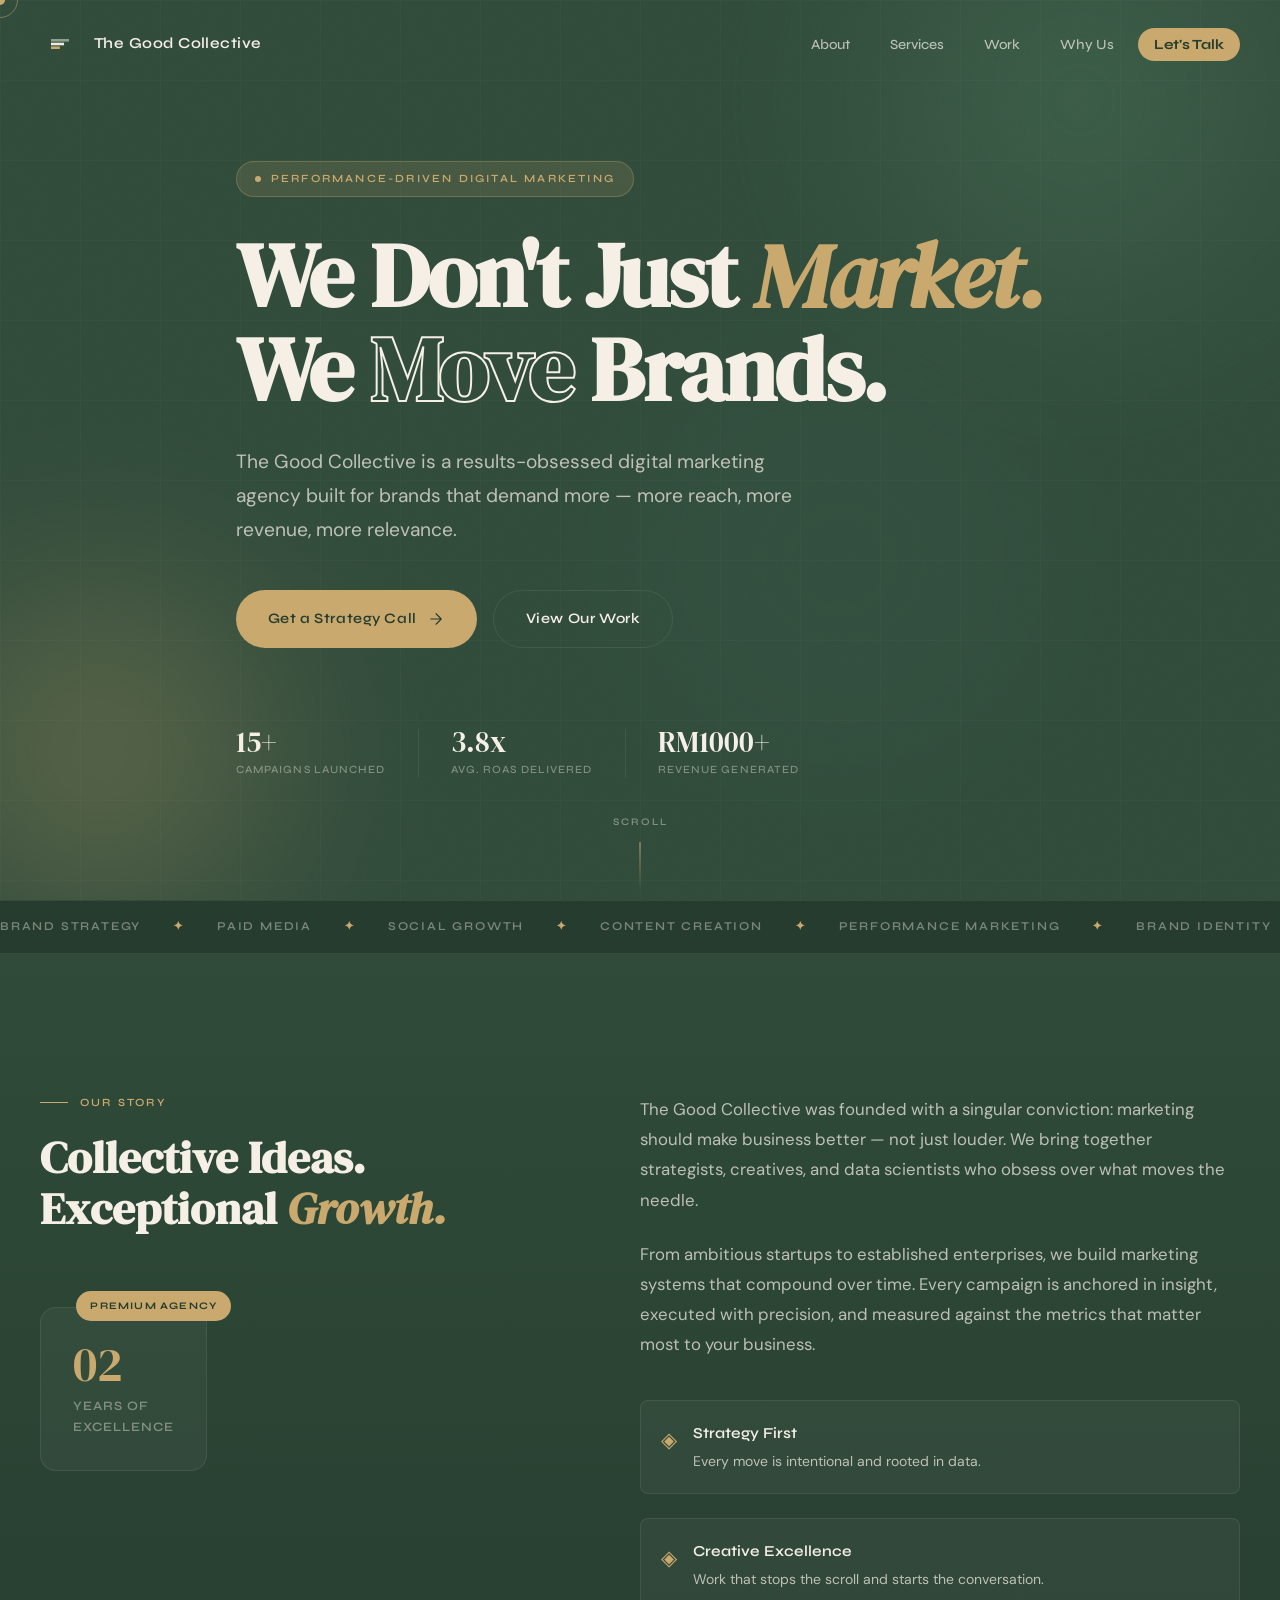
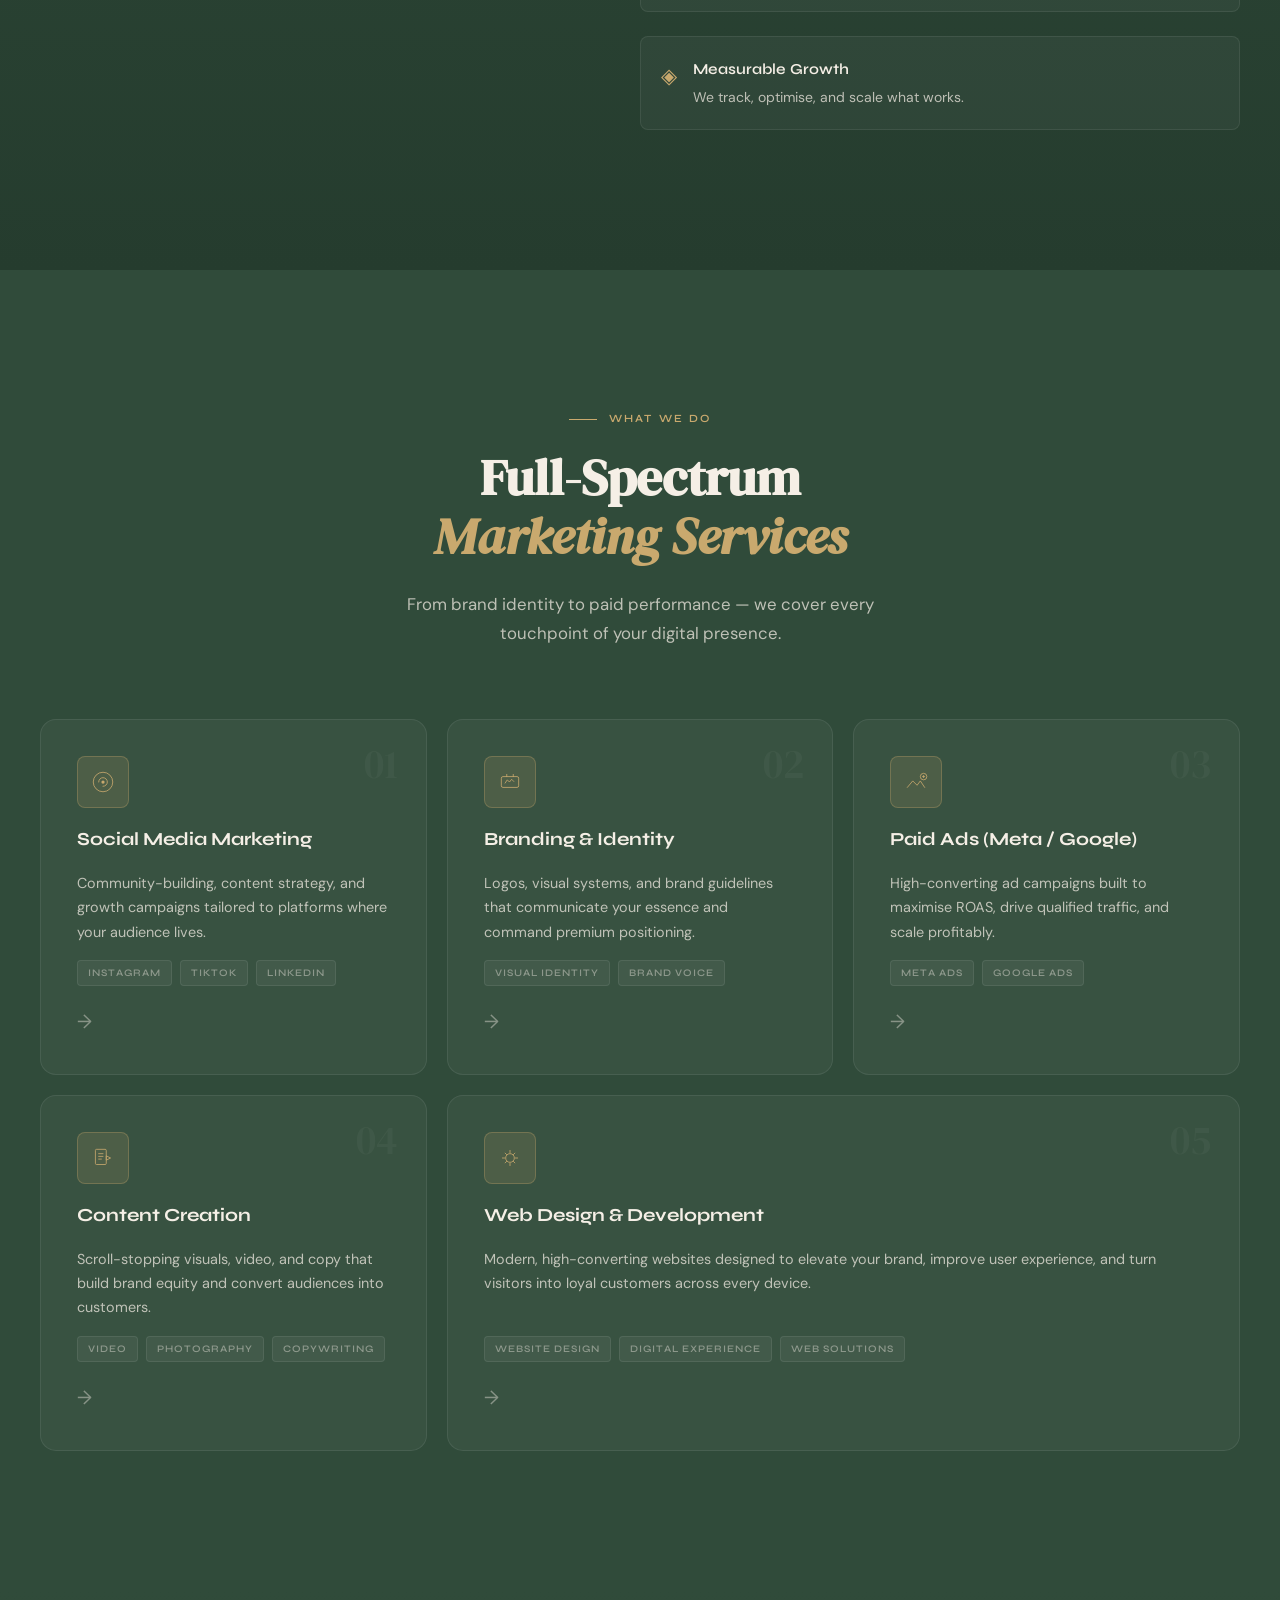
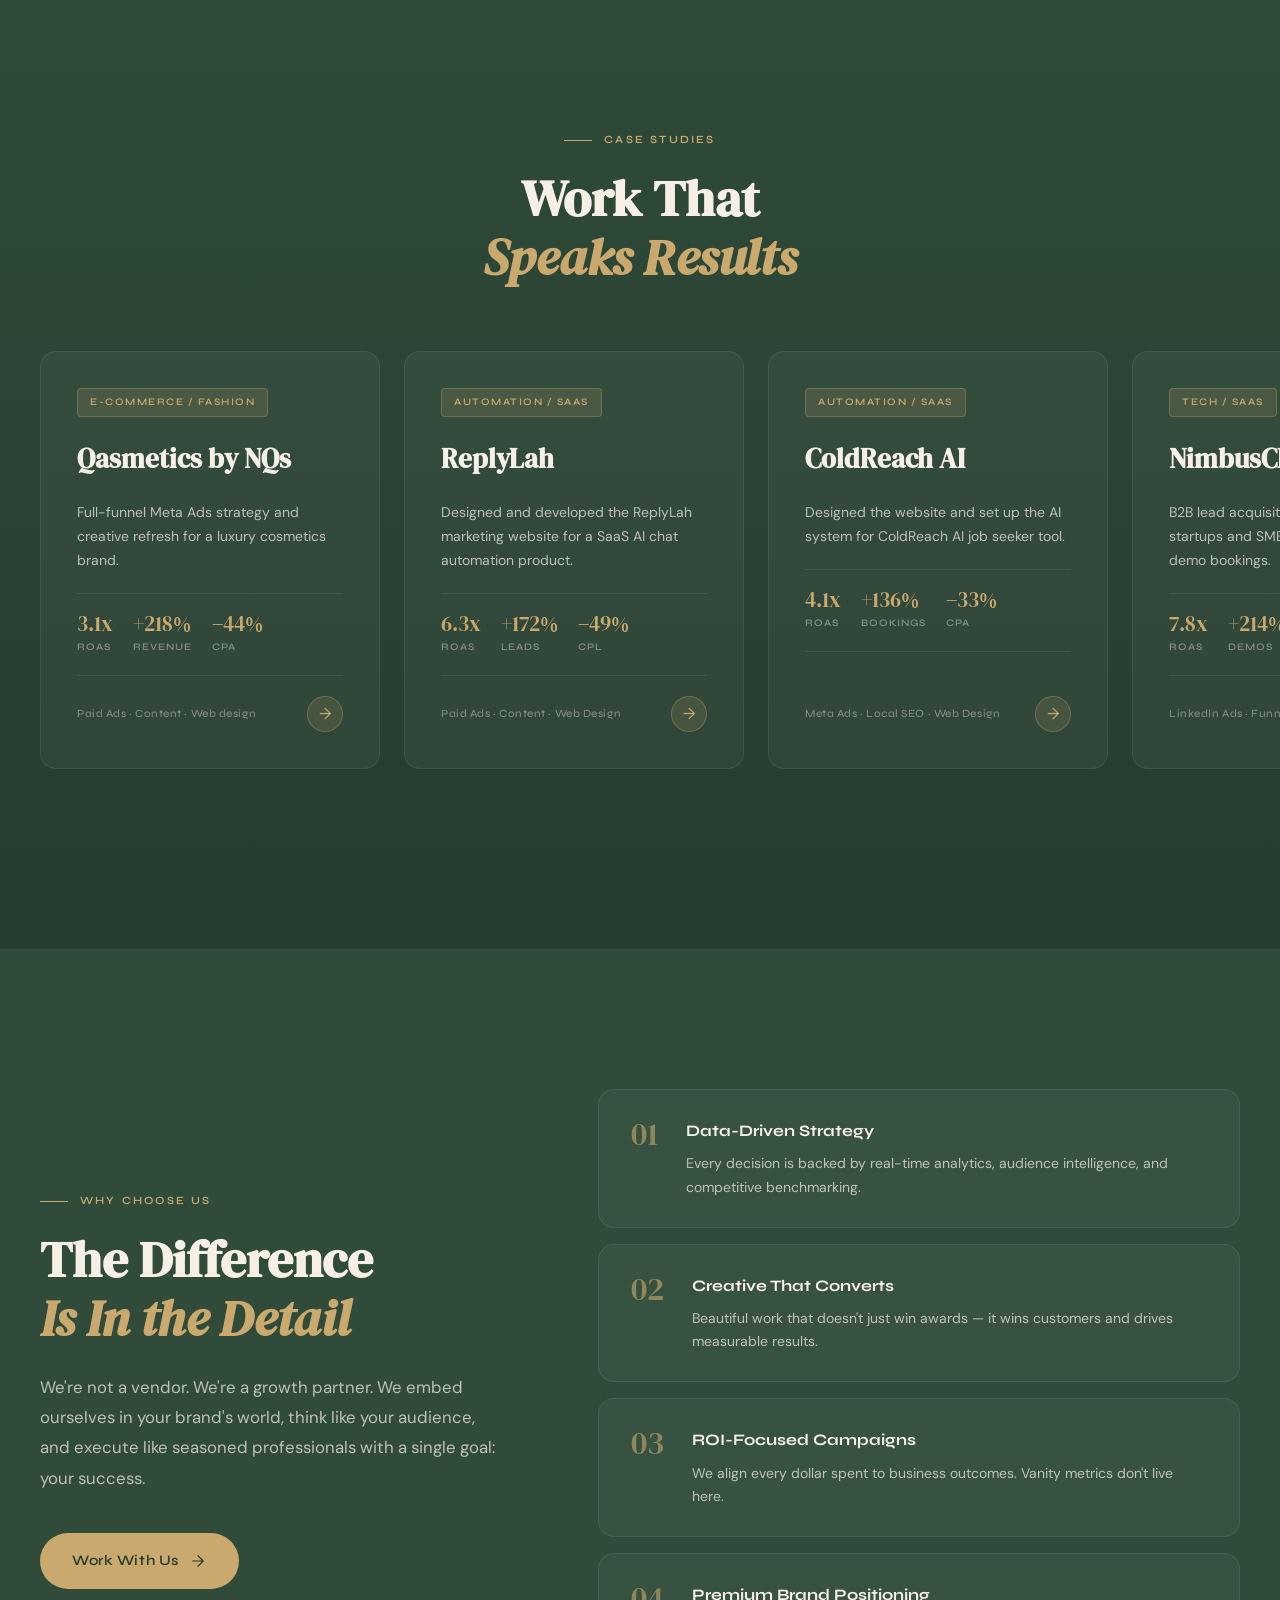
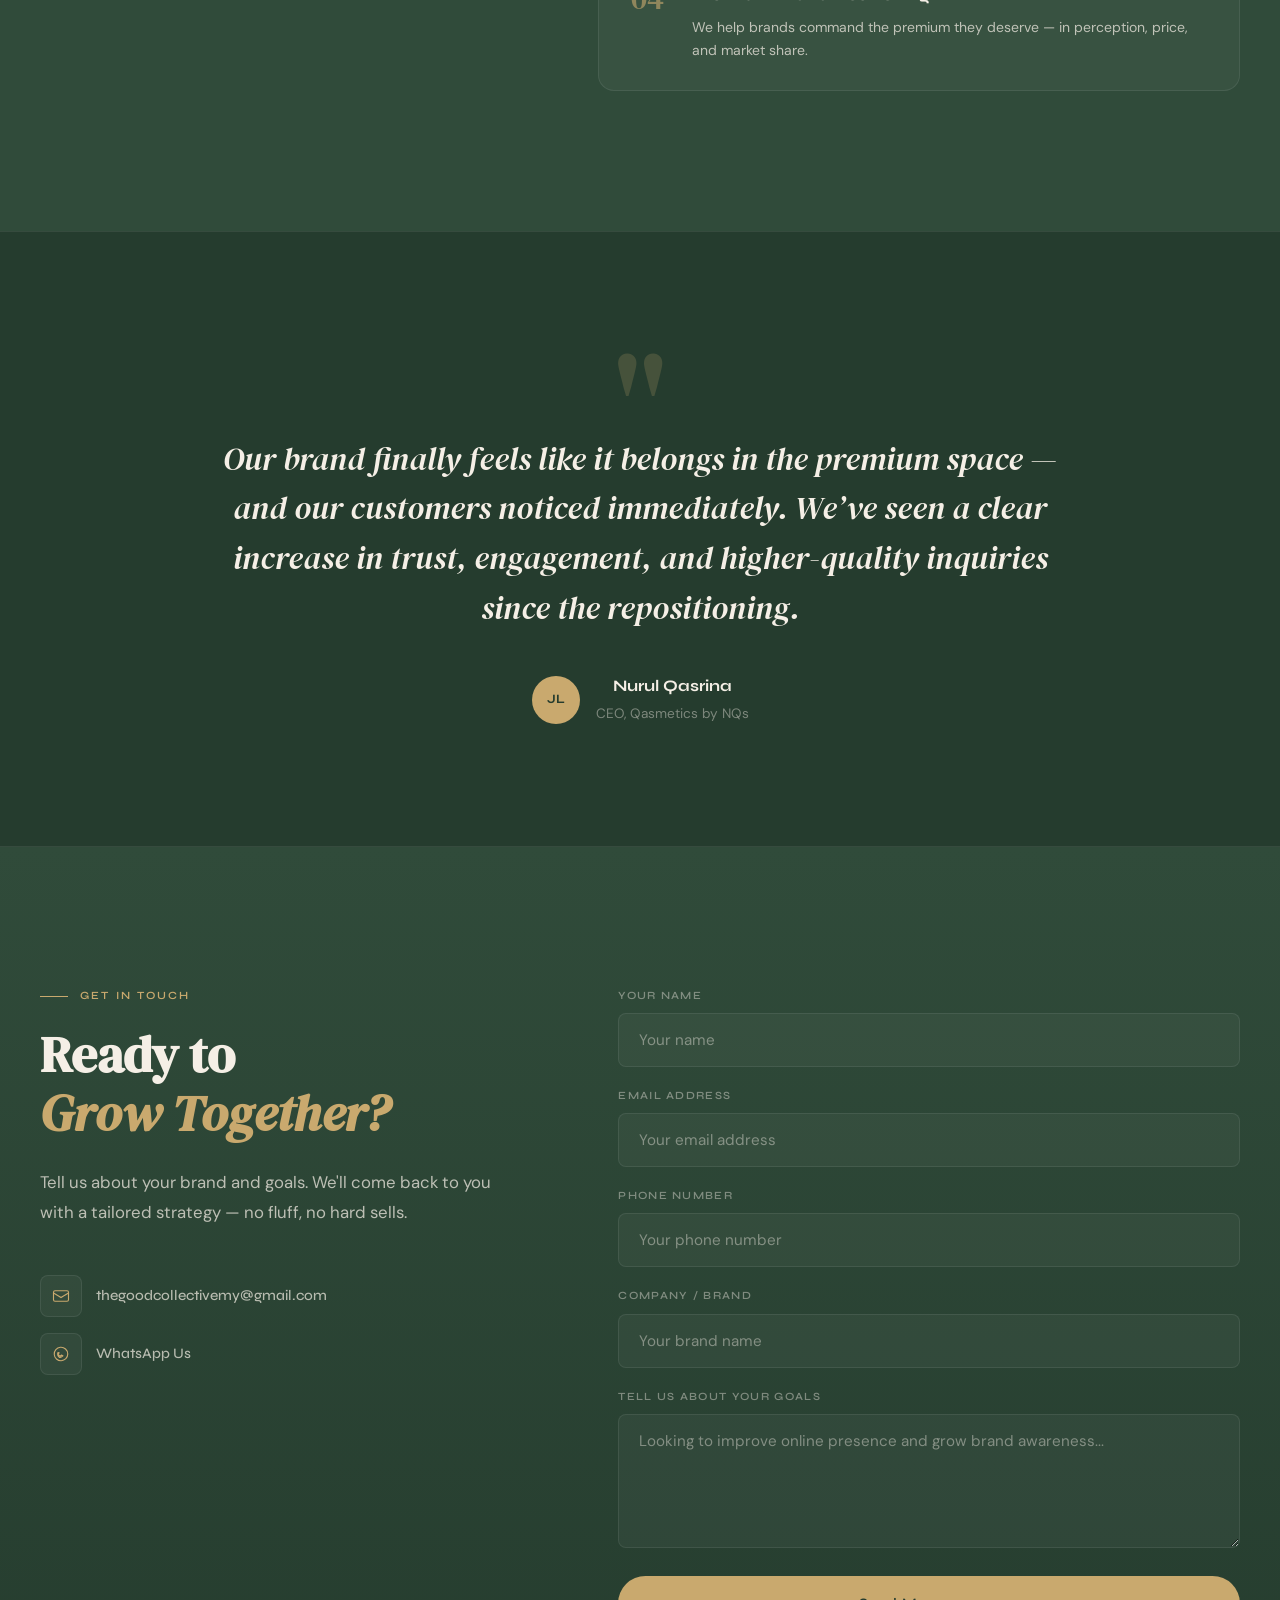
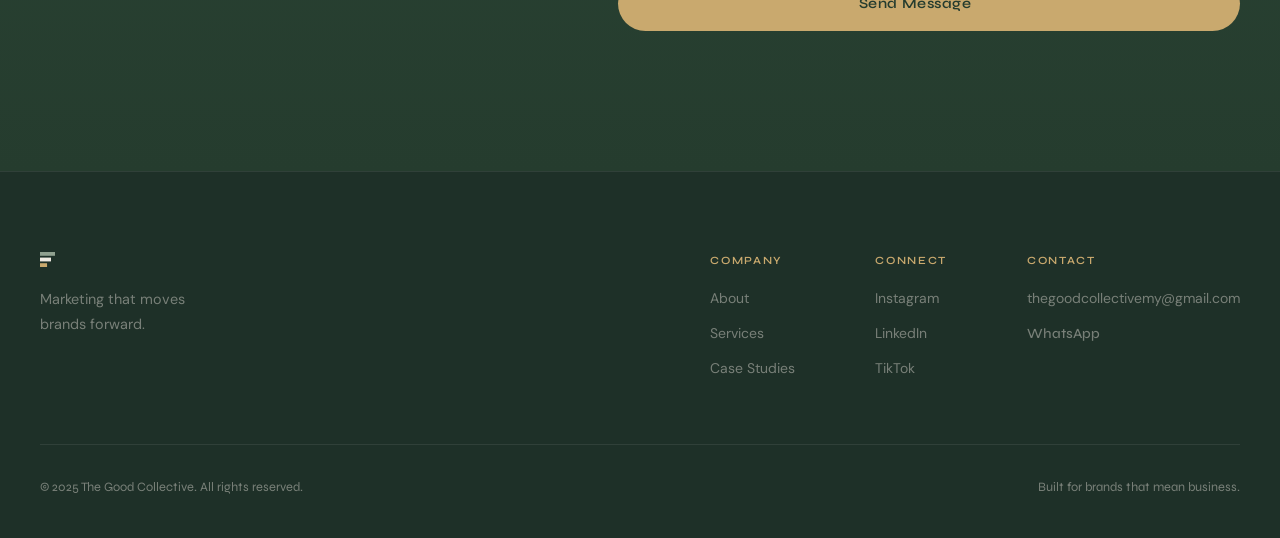
==== commit 0c70dc93: "Updated interface" ====
--- a/index.html
+++ b/index.html
@@ -11,6 +11,8 @@
   <link rel="icon" type="image/png" href="image/TGC_LOGO_FAVICON.png">
 </head>
 <body>
+  
+
 
   <!-- Custom Cursor -->
   <div class="cursor" id="cursor"></div>
@@ -223,9 +225,9 @@
             <svg viewBox="0 0 48 48" fill="none"><path d="M24 10v4M10 24h4M34 24h4M24 34v4" stroke="currentColor" stroke-width="1.5" stroke-linecap="round"/><circle cx="24" cy="24" r="8" stroke="currentColor" stroke-width="1.5"/><path d="M15 15l2.8 2.8M30.2 30.2L33 33M33 15l-2.8 2.8M17.8 30.2L15 33" stroke="currentColor" stroke-width="1.5" stroke-linecap="round"/></svg>
           </div>
           <div class="sc-number">05</div>
-          <h3>Marketing Strategy</h3>
-          <p>Comprehensive go-to-market frameworks, competitive positioning, and growth roadmaps designed to give your brand an enduring advantage in the market.</p>
-          <div class="sc-tags"><span>Market Research</span><span>Growth Planning</span><span>Positioning</span></div>
+          <h3>Web Design & Development</h3>
+          <p>Modern, high-converting websites designed to elevate your brand, improve user experience, and turn visitors into loyal customers across every device.</p>
+          <div class="sc-tags"><span>Website Design</span><span>Digital Experience</span><span>Web Solutions</span></div>
           <div class="sc-arrow">→</div>
         </div>
 
@@ -260,32 +262,32 @@
         </div>
 
         <div class="case-card reveal-up delay-2">
-  <div class="case-tag">Automotive / Performance</div>
-  <h3 class="case-brand">ApexDrive Motors</h3>
-  <p class="case-desc">High-intent lead generation campaign for premium performance car rentals and test drives.</p>
+  <div class="case-tag">Automation / SaaS</div>
+  <h3 class="case-brand">ReplyLah</h3>
+  <p class="case-desc">Designed and developed the ReplyLah marketing website for a SaaS AI chat automation product.</p>
   <div class="case-metrics">
     <div class="metric"><span class="m-num">6.3x</span><span class="m-label">ROAS</span></div>
     <div class="metric"><span class="m-num">+172%</span><span class="m-label">Leads</span></div>
     <div class="metric"><span class="m-num">−49%</span><span class="m-label">CPL</span></div>
   </div>
   <div class="case-bottom">
-    <span class="case-service">Paid Ads · Funnel · Landing Page</span>
-    <span class="case-arrow">→</span>
+    <span class="case-service">Paid Ads · Content · Web Design</span>
+    <a href="https://replylah.my/" target="_blank" class="case-arrow">→</a>
   </div>
 </div>
 
 <div class="case-card reveal-up delay-3">
-  <div class="case-tag">F&B / Restaurant Chain</div>
-  <h3 class="case-brand">Savor & Co.</h3>
-  <p class="case-desc">Local awareness and conversion campaign driving reservations across multiple outlets.</p>
+  <div class="case-tag">Automation / SaaS</div>
+  <h3 class="case-brand">ColdReach AI</h3>
+  <p class="case-desc">Designed the website and set up the AI system for ColdReach AI job seeker tool.</p>
   <div class="case-metrics">
     <div class="metric"><span class="m-num">4.1x</span><span class="m-label">ROAS</span></div>
     <div class="metric"><span class="m-num">+136%</span><span class="m-label">Bookings</span></div>
     <div class="metric"><span class="m-num">−33%</span><span class="m-label">CPA</span></div>
   </div>
   <div class="case-bottom">
-    <span class="case-service">Meta Ads · Local SEO · Content</span>
-    <span class="case-arrow">→</span>
+    <span class="case-service">Meta Ads · Local SEO · Web Design</span>
+    <a href="https://coldreach-ai-eight.vercel.app/" target="_blank" class="case-arrow">→</a>
   </div>
 </div>
 
@@ -432,6 +434,8 @@
         <div class="contact-right reveal-right delay-1">
 
 
+          <!-- NETLIFY TEST FLAG -->
+
   <form class="contact-form" id="contactForm" name="contact" method="POST" data-netlify="true">
   
   <input type="hidden" name="form-name" value="contact" />
@@ -518,5 +522,15 @@
   </footer>
 
   <script src="script.js"></script>
+
+<form name="contact" method="POST" data-netlify="true" hidden>
+  <input type="hidden" name="form-name" value="contact">
+  <input type="text" name="name">
+  <input type="email" name="email">
+  <input type="tel" name="phone-number">
+  <input type="text" name="company">
+  <textarea name="message"></textarea>
+</form>
+
 </body>
 </html>
